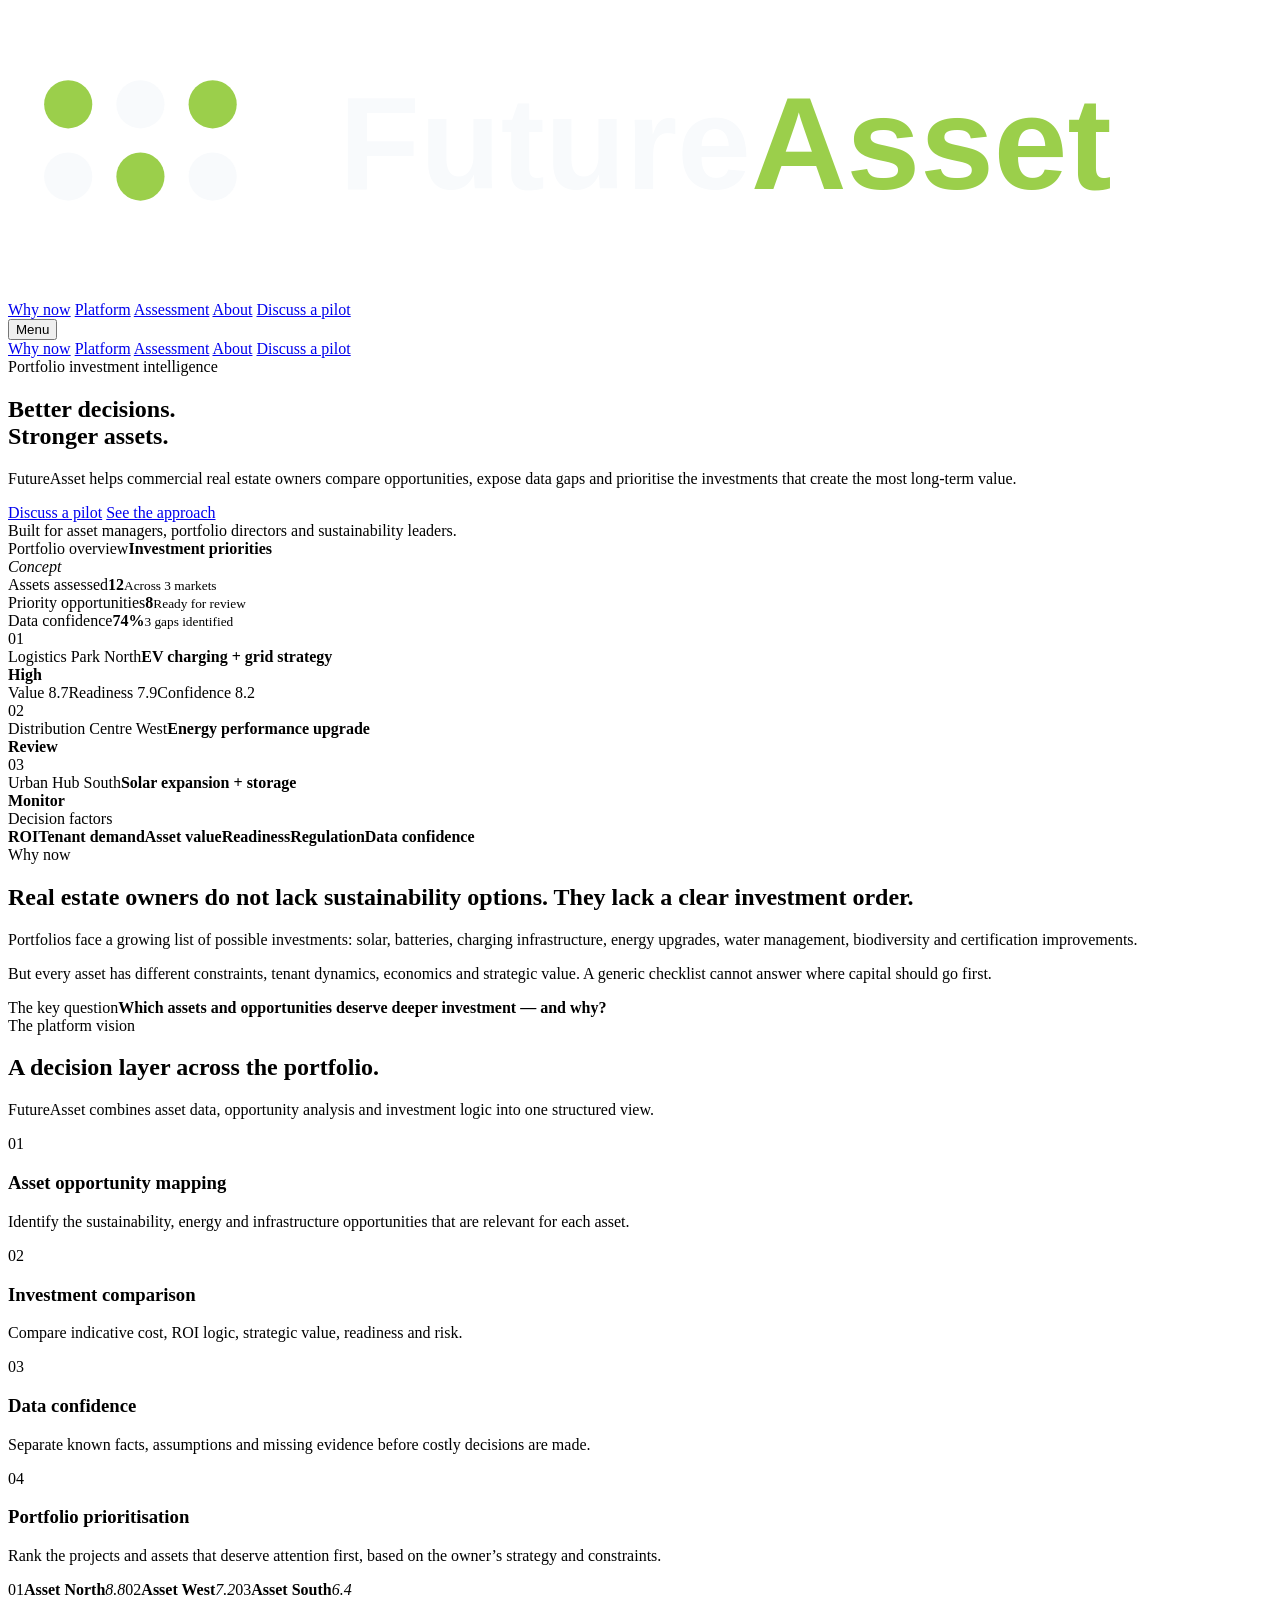
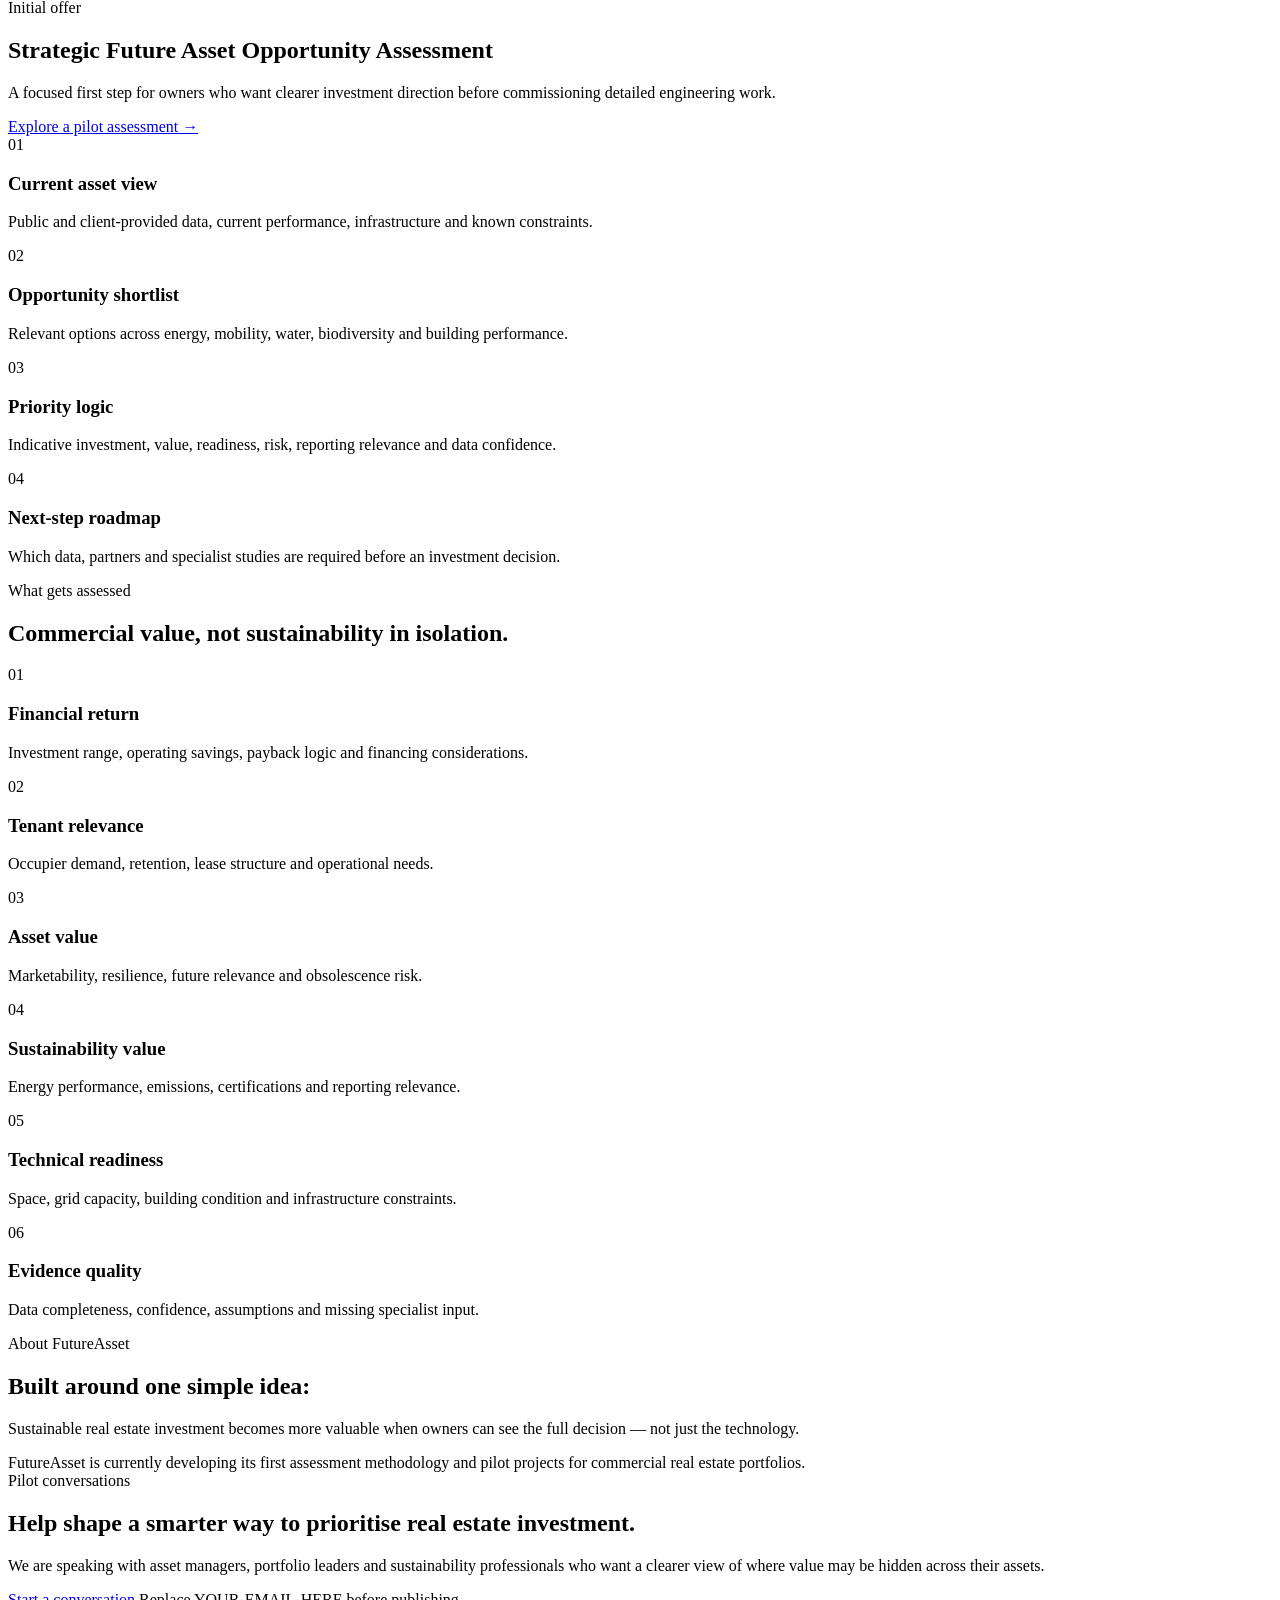
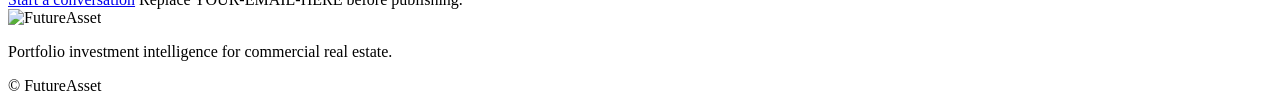
==== index.html @ 782d64d2 "Update index.html" ====
<!doctype html>
<html lang="en">
<head>
  <meta charset="utf-8">
  <meta name="viewport" content="width=device-width,initial-scale=1">
  <meta name="description" content="FutureAsset helps commercial real estate owners prioritise sustainability and infrastructure investments across their portfolios.">
  <title>FutureAsset — Better decisions. Stronger assets.</title>
  <link rel="icon" href="favicon.svg" type="image/svg+xml">
  <link rel="preconnect" href="https://fonts.googleapis.com">
  <link rel="preconnect" href="https://fonts.gstatic.com" crossorigin>
  <link href="https://fonts.googleapis.com/css2?family=DM+Sans:wght@400;500;600;700&family=Manrope:wght@600;700;800&display=swap" rel="stylesheet">
  <link rel="stylesheet" href="styles.css">
</head>
<body>
<header class="site-header">
  <div class="container nav">
    <a href="#top" class="brand"><img src="/logo-dark.svg" alt="FutureAsset"></a>
    <nav class="desktop-nav">
      <a href="#why">Why now</a>
      <a href="#platform">Platform</a>
      <a href="#assessment">Assessment</a>
      <a href="#about">About</a>
      <a class="nav-cta" href="#contact">Discuss a pilot</a>
    </nav>
    <button class="menu-toggle" aria-expanded="false" aria-label="Open menu">Menu</button>
  </div>
  <nav class="mobile-nav">
    <a href="#why">Why now</a>
    <a href="#platform">Platform</a>
    <a href="#assessment">Assessment</a>
    <a href="#about">About</a>
    <a href="#contact">Discuss a pilot</a>
  </nav>
</header>

<main id="top">
<section class="hero">
  <div class="hero-grid"></div>
  <div class="container hero-layout">
    <div class="hero-copy">
      <div class="eyebrow">Portfolio investment intelligence</div>
      <h1>Better decisions.<br><span>Stronger assets.</span></h1>
      <p>FutureAsset helps commercial real estate owners compare opportunities, expose data gaps and prioritise the investments that create the most long-term value.</p>
      <div class="actions">
        <a class="button primary" href="#contact">Discuss a pilot</a>
        <a class="button secondary" href="#platform">See the approach</a>
      </div>
      <div class="audience">Built for asset managers, portfolio directors and sustainability leaders.</div>
    </div>

    <div class="dashboard-shell" aria-label="Concept dashboard">
      <div class="dash-top">
        <div><span>Portfolio overview</span><strong>Investment priorities</strong></div>
        <em>Concept</em>
      </div>
      <div class="dash-kpis">
        <article><span>Assets assessed</span><strong>12</strong><small>Across 3 markets</small></article>
        <article><span>Priority opportunities</span><strong>8</strong><small>Ready for review</small></article>
        <article><span>Data confidence</span><strong>74%</strong><small>3 gaps identified</small></article>
      </div>
      <div class="priority-list">
        <article><div class="rank">01</div><div class="item-main"><div class="item-head"><div><span>Logistics Park North</span><strong>EV charging + grid strategy</strong></div><b>High</b></div><div class="bar"><span style="width:88%"></span></div><div class="meta"><span>Value 8.7</span><span>Readiness 7.9</span><span>Confidence 8.2</span></div></div></article>
        <article><div class="rank">02</div><div class="item-main"><div class="item-head"><div><span>Distribution Centre West</span><strong>Energy performance upgrade</strong></div><b class="review">Review</b></div><div class="bar"><span style="width:69%"></span></div></div></article>
        <article><div class="rank">03</div><div class="item-main"><div class="item-head"><div><span>Urban Hub South</span><strong>Solar expansion + storage</strong></div><b class="monitor">Monitor</b></div><div class="bar"><span style="width:54%"></span></div></div></article>
      </div>
    </div>
  </div>
</section>

<section class="signal-strip">
  <div class="container signal-inner">
    <span>Decision factors</span>
    <div><strong>ROI</strong><strong>Tenant demand</strong><strong>Asset value</strong><strong>Readiness</strong><strong>Regulation</strong><strong>Data confidence</strong></div>
  </div>
</section>

<section class="section" id="why">
  <div class="container split">
    <div class="section-label">Why now</div>
    <div>
      <h2>Real estate owners do not lack sustainability options. They lack a clear investment order.</h2>
      <div class="copy-grid">
        <p>Portfolios face a growing list of possible investments: solar, batteries, charging infrastructure, energy upgrades, water management, biodiversity and certification improvements.</p>
        <p>But every asset has different constraints, tenant dynamics, economics and strategic value. A generic checklist cannot answer where capital should go first.</p>
      </div>
      <div class="statement"><span>The key question</span><strong>Which assets and opportunities deserve deeper investment — and why?</strong></div>
    </div>
  </div>
</section>

<section class="section dark-section" id="platform">
  <div class="container">
    <div class="section-heading">
      <div class="section-label light-label">The platform vision</div>
      <h2>A decision layer across the portfolio.</h2>
      <p>FutureAsset combines asset data, opportunity analysis and investment logic into one structured view.</p>
    </div>
    <div class="feature-grid">
      <article class="feature large"><span>01</span><h3>Asset opportunity mapping</h3><p>Identify the sustainability, energy and infrastructure opportunities that are relevant for each asset.</p><div class="map-visual"><i class="b1"></i><i class="b2"></i><i class="b3"></i><i class="pulse p1"></i><i class="pulse p2"></i></div></article>
      <article class="feature"><span>02</span><h3>Investment comparison</h3><p>Compare indicative cost, ROI logic, strategic value, readiness and risk.</p><div class="bars"><i style="height:42%"></i><i style="height:78%"></i><i style="height:58%"></i><i style="height:90%"></i><i style="height:66%"></i></div></article>
      <article class="feature"><span>03</span><h3>Data confidence</h3><p>Separate known facts, assumptions and missing evidence before costly decisions are made.</p><div class="confidence"><i></i><i></i><i></i><i></i><i class="warn"></i><i class="empty"></i></div></article>
      <article class="feature wide"><span>04</span><div><h3>Portfolio prioritisation</h3><p>Rank the projects and assets that deserve attention first, based on the owner’s strategy and constraints.</p></div><div class="ranking"><span>01</span><b>Asset North</b><em>8.8</em><span>02</span><b>Asset West</b><em>7.2</em><span>03</span><b>Asset South</b><em>6.4</em></div></article>
    </div>
  </div>
</section>

<section class="section assessment" id="assessment">
  <div class="container assessment-layout">
    <div>
      <div class="section-label">Initial offer</div>
      <h2>Strategic Future Asset Opportunity Assessment</h2>
      <p class="lead">A focused first step for owners who want clearer investment direction before commissioning detailed engineering work.</p>
      <a class="text-link" href="#contact">Explore a pilot assessment →</a>
    </div>
    <div class="assessment-list">
      <article><span>01</span><div><h3>Current asset view</h3><p>Public and client-provided data, current performance, infrastructure and known constraints.</p></div></article>
      <article><span>02</span><div><h3>Opportunity shortlist</h3><p>Relevant options across energy, mobility, water, biodiversity and building performance.</p></div></article>
      <article><span>03</span><div><h3>Priority logic</h3><p>Indicative investment, value, readiness, risk, reporting relevance and data confidence.</p></div></article>
      <article><span>04</span><div><h3>Next-step roadmap</h3><p>Which data, partners and specialist studies are required before an investment decision.</p></div></article>
    </div>
  </div>
</section>

<section class="section factors">
  <div class="container">
    <div class="section-heading dark-heading">
      <div class="section-label">What gets assessed</div>
      <h2>Commercial value, not sustainability in isolation.</h2>
    </div>
    <div class="factor-grid">
      <article><span>01</span><h3>Financial return</h3><p>Investment range, operating savings, payback logic and financing considerations.</p></article>
      <article><span>02</span><h3>Tenant relevance</h3><p>Occupier demand, retention, lease structure and operational needs.</p></article>
      <article><span>03</span><h3>Asset value</h3><p>Marketability, resilience, future relevance and obsolescence risk.</p></article>
      <article><span>04</span><h3>Sustainability value</h3><p>Energy performance, emissions, certifications and reporting relevance.</p></article>
      <article><span>05</span><h3>Technical readiness</h3><p>Space, grid capacity, building condition and infrastructure constraints.</p></article>
      <article><span>06</span><h3>Evidence quality</h3><p>Data completeness, confidence, assumptions and missing specialist input.</p></article>
    </div>
  </div>
</section>

<section class="section about" id="about">
  <div class="container about-card">
    <div class="section-label light-label">About FutureAsset</div>
    <h2>Built around one simple idea:</h2>
    <p>Sustainable real estate investment becomes more valuable when owners can see the full decision — not just the technology.</p>
    <div class="about-note">FutureAsset is currently developing its first assessment methodology and pilot projects for commercial real estate portfolios.</div>
  </div>
</section>

<section class="section contact" id="contact">
  <div class="container contact-card">
    <div>
      <div class="section-label light-label">Pilot conversations</div>
      <h2>Help shape a smarter way to prioritise real estate investment.</h2>
      <p>We are speaking with asset managers, portfolio leaders and sustainability professionals who want a clearer view of where value may be hidden across their assets.</p>
    </div>
    <div class="contact-actions">
      <a class="button light-button" href="mailto:rachel.innovations@gmail.com">Start a conversation</a>
      <span>Replace YOUR-EMAIL-HERE before publishing.</span>
    </div>
  </div>
</section>
</main>

<footer>
  <div class="container footer">
    <img src="assets/logo-dark.svg" alt="FutureAsset">
    <p>Portfolio investment intelligence for commercial real estate.</p>
    <p>© <span id="year"></span> FutureAsset</p>
  </div>
</footer>
<script src="script.js"></script>
</body>
</html>
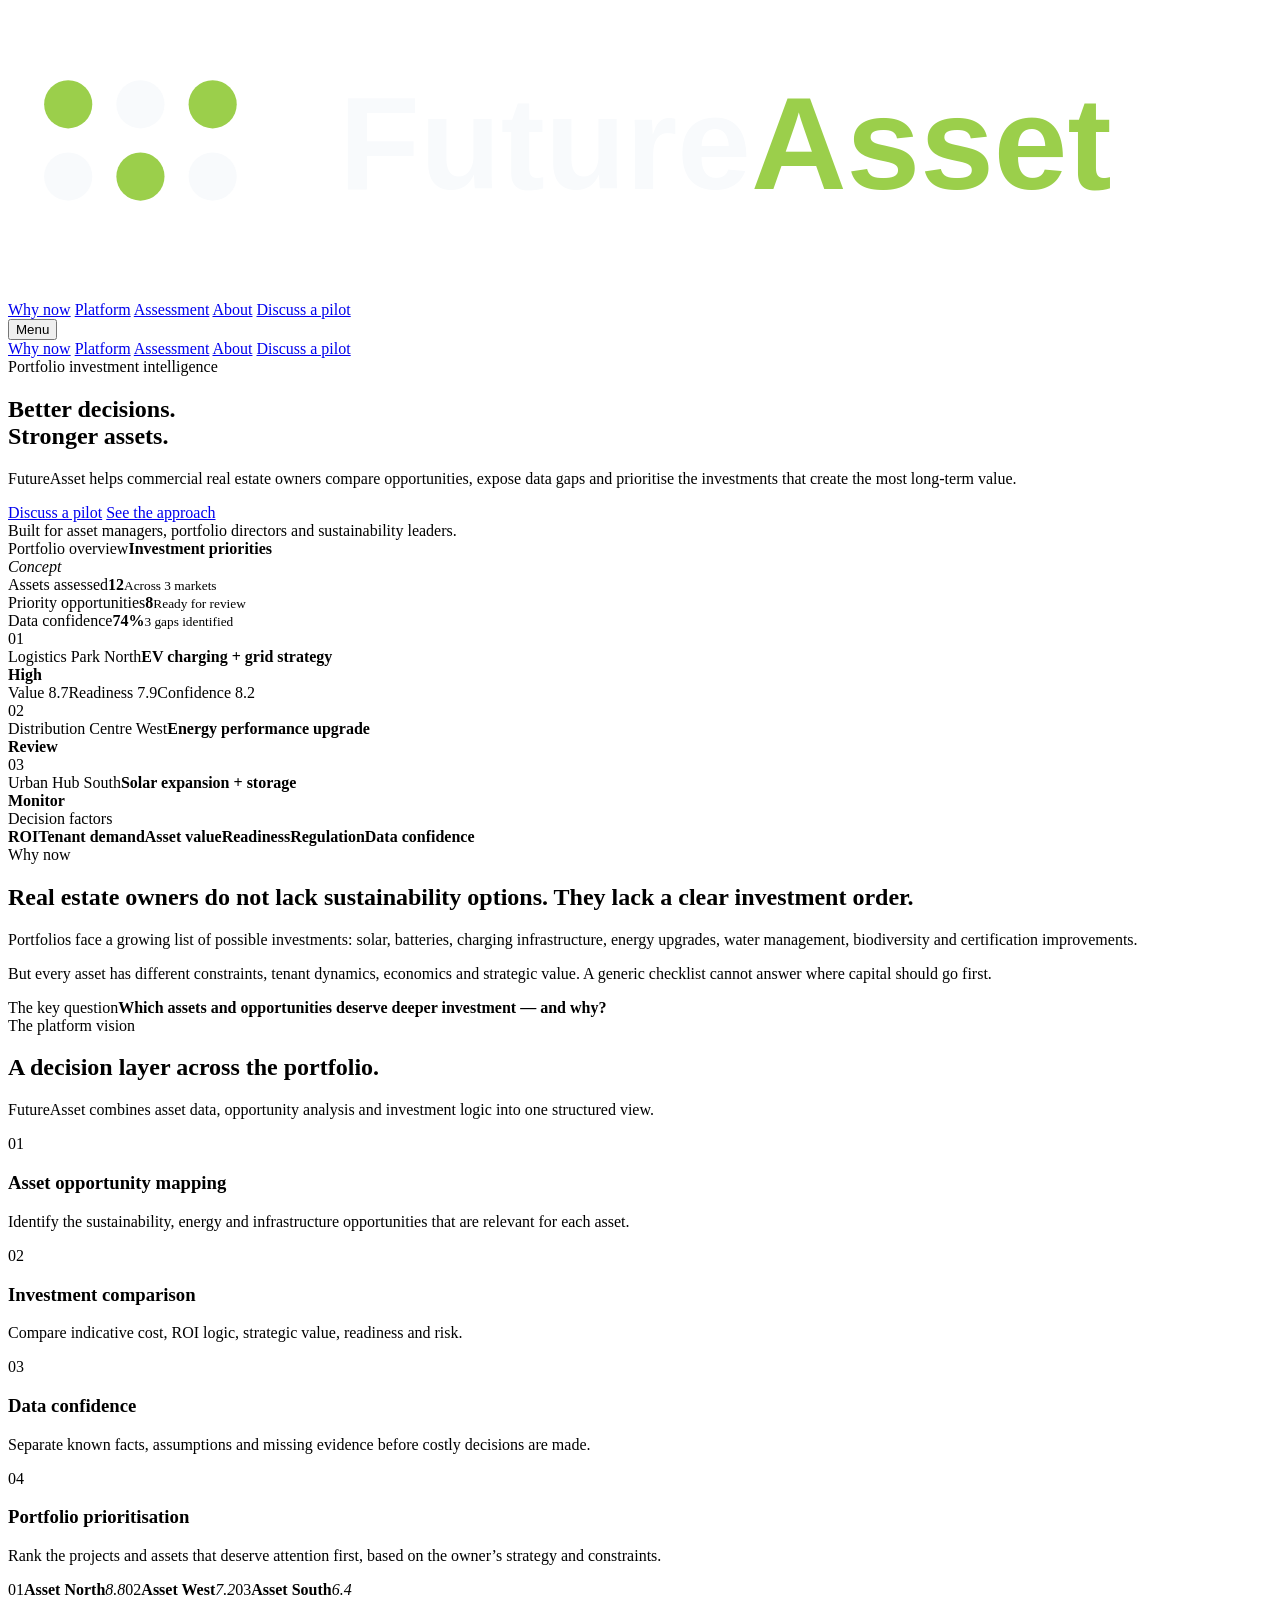
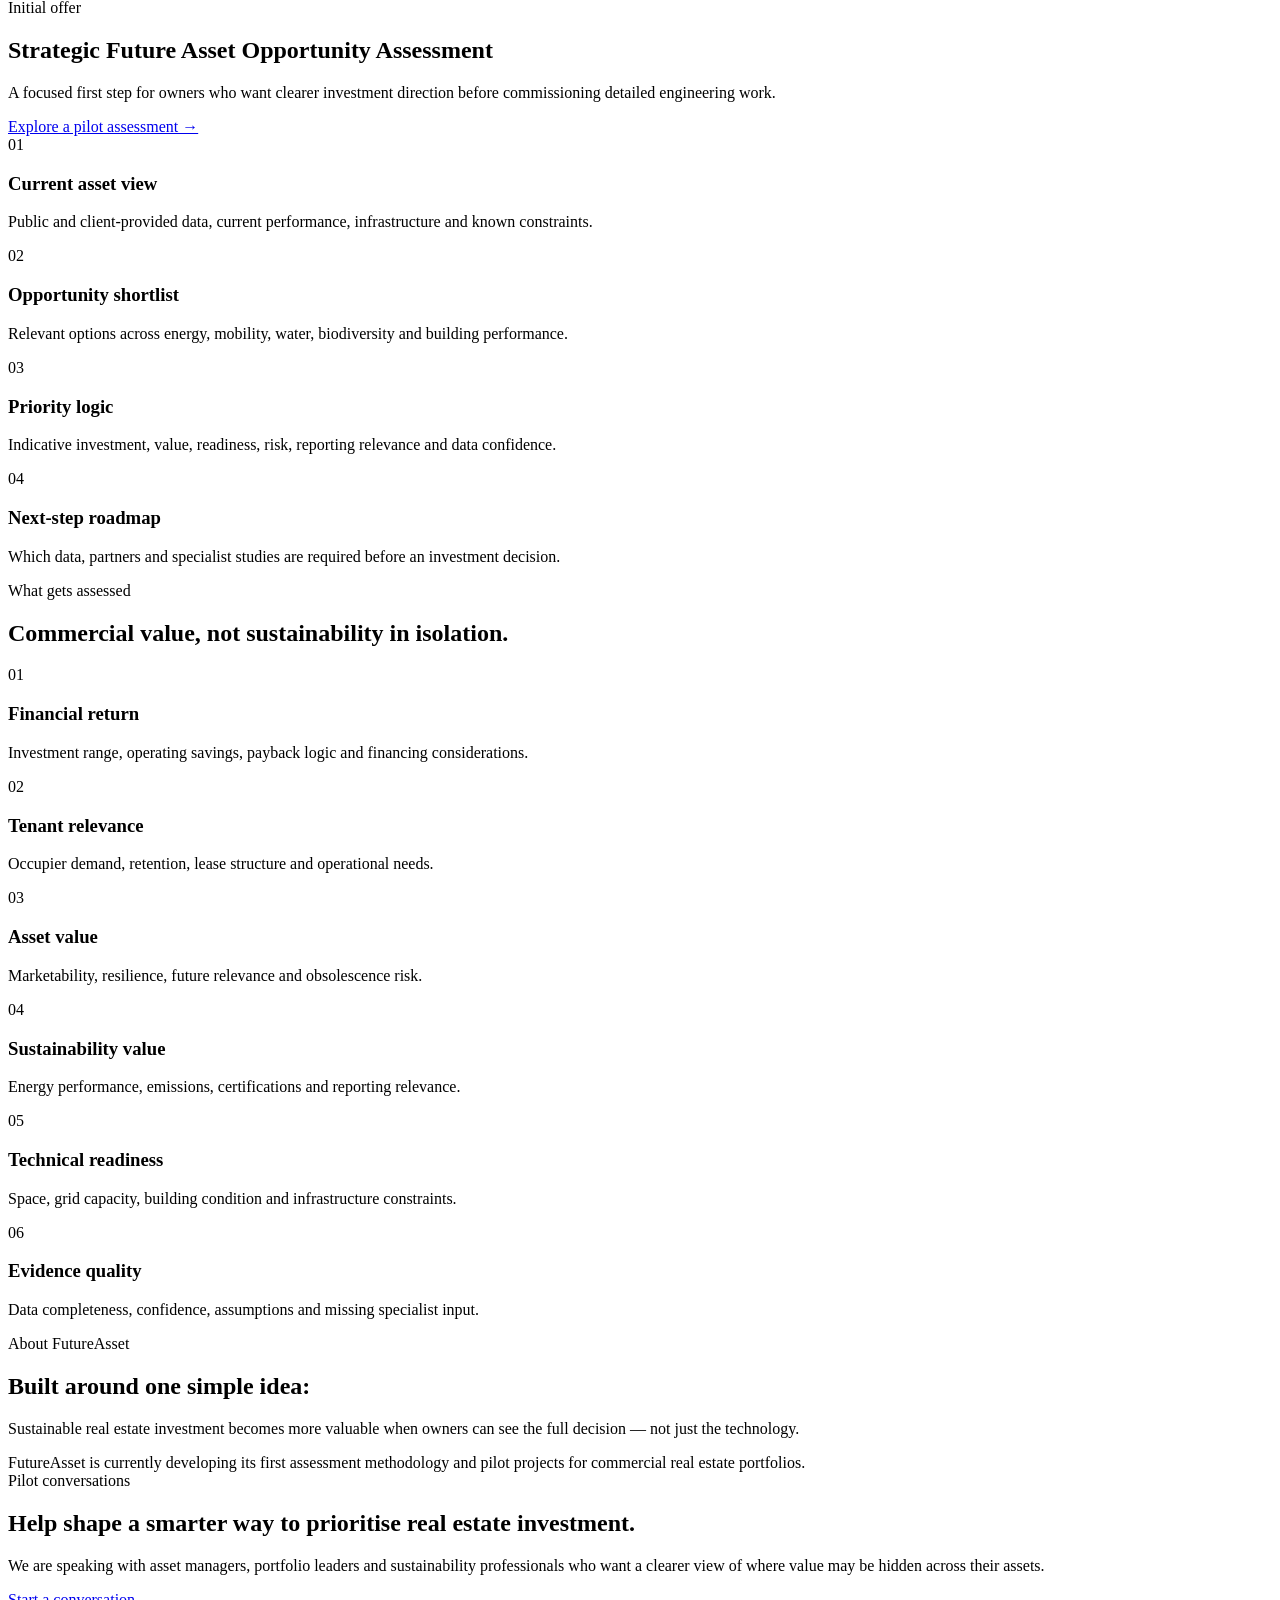
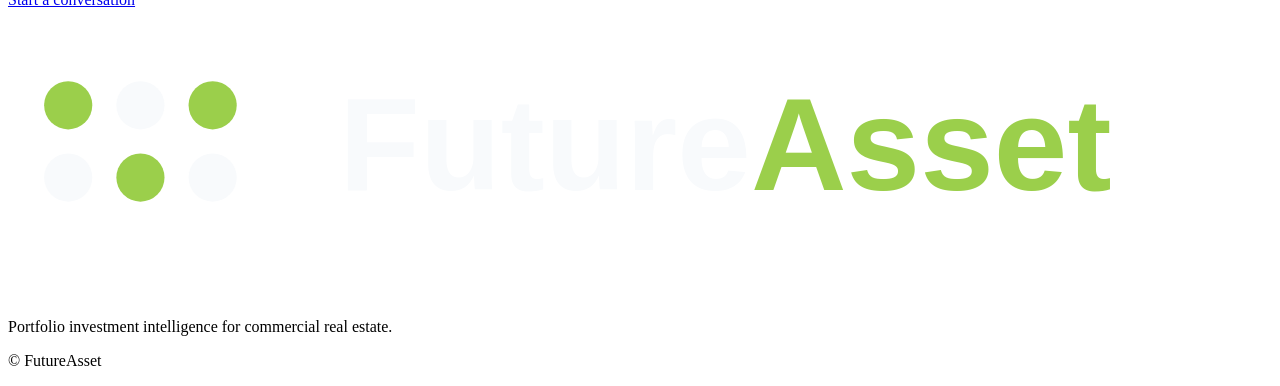
==== commit 4f0d6da2: "Update index.html" ====
--- a/index.html
+++ b/index.html
@@ -155,8 +155,7 @@
       <p>We are speaking with asset managers, portfolio leaders and sustainability professionals who want a clearer view of where value may be hidden across their assets.</p>
     </div>
     <div class="contact-actions">
-      <a class="button light-button" href="mailto:rachel.innovations@gmail.com">Start a conversation</a>
-      <span>Replace YOUR-EMAIL-HERE before publishing.</span>
+      <a class="button light-button" href="mailto:rachel.hintzen@futureasset.com">Start a conversation</a>
     </div>
   </div>
 </section>
@@ -164,7 +163,7 @@
 
 <footer>
   <div class="container footer">
-    <img src="assets/logo-dark.svg" alt="FutureAsset">
+    <img src="logo-dark.svg" alt="FutureAsset">
     <p>Portfolio investment intelligence for commercial real estate.</p>
     <p>© <span id="year"></span> FutureAsset</p>
   </div>
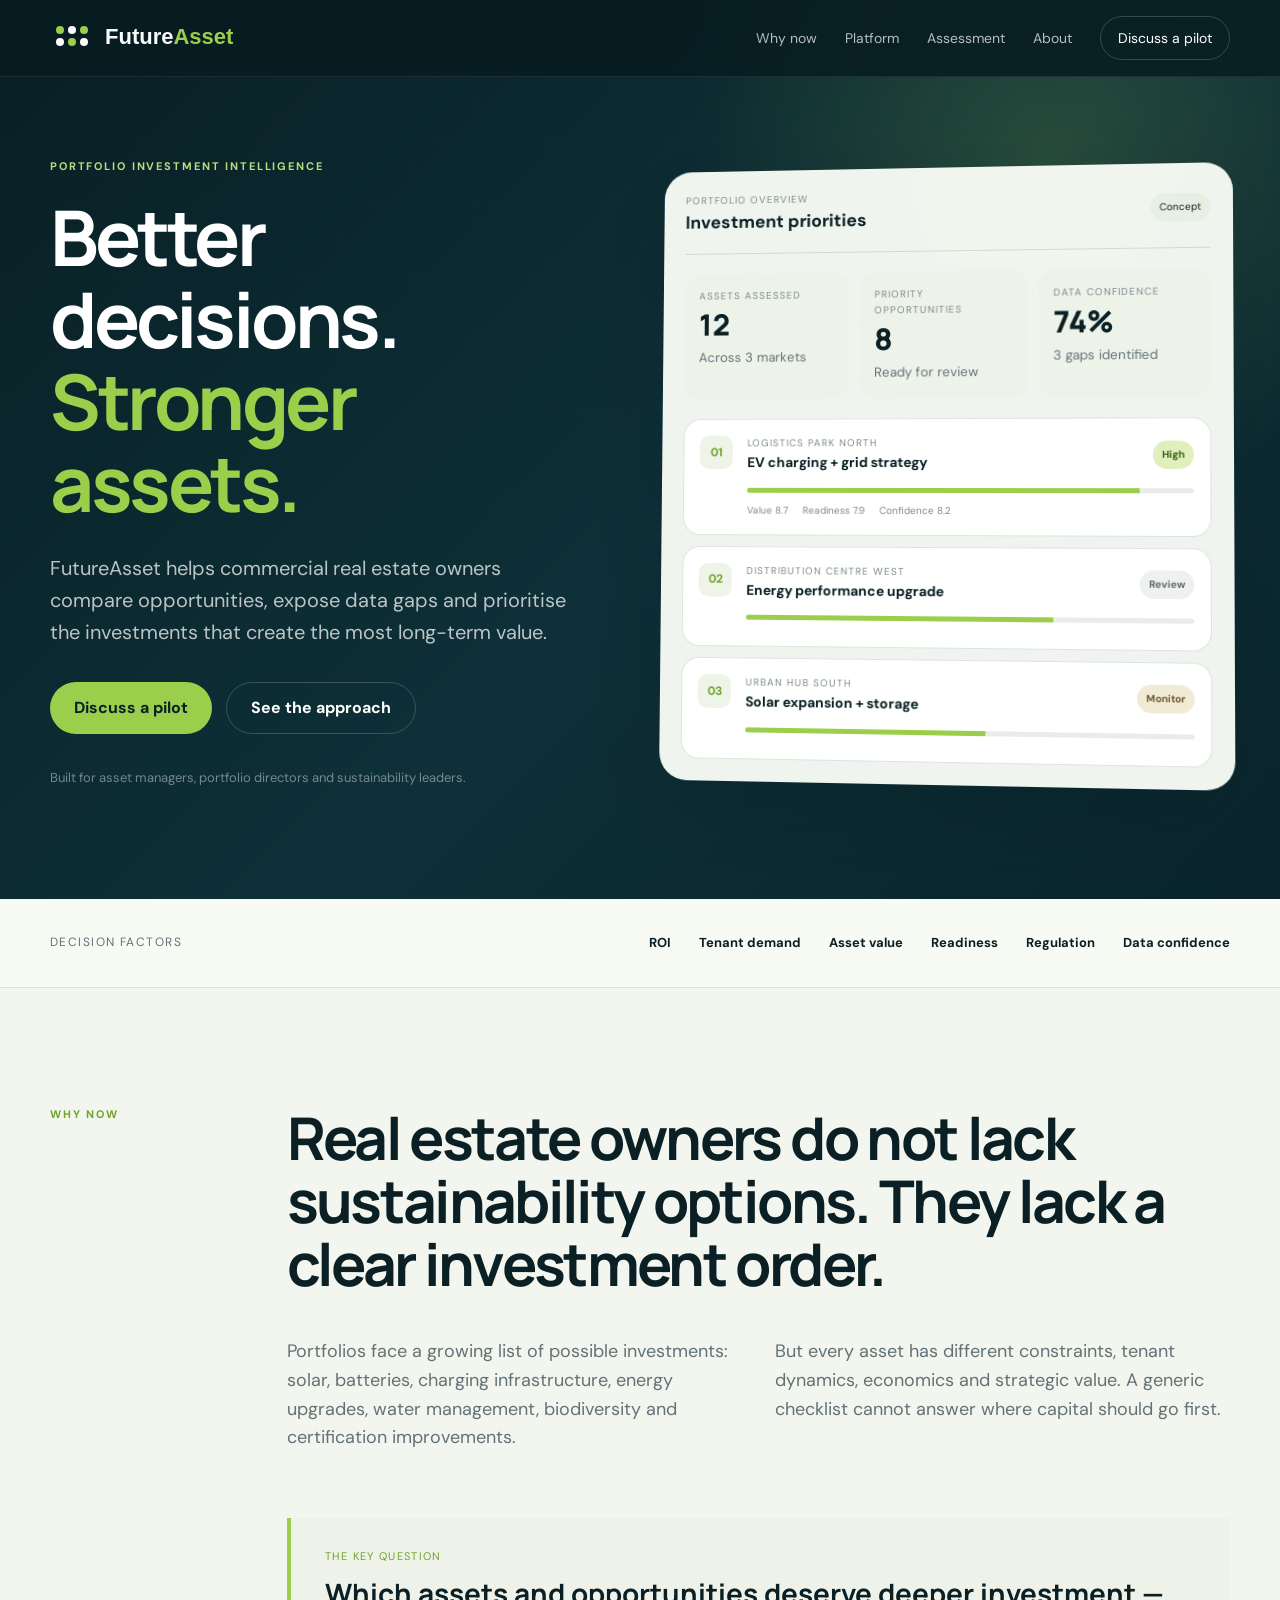
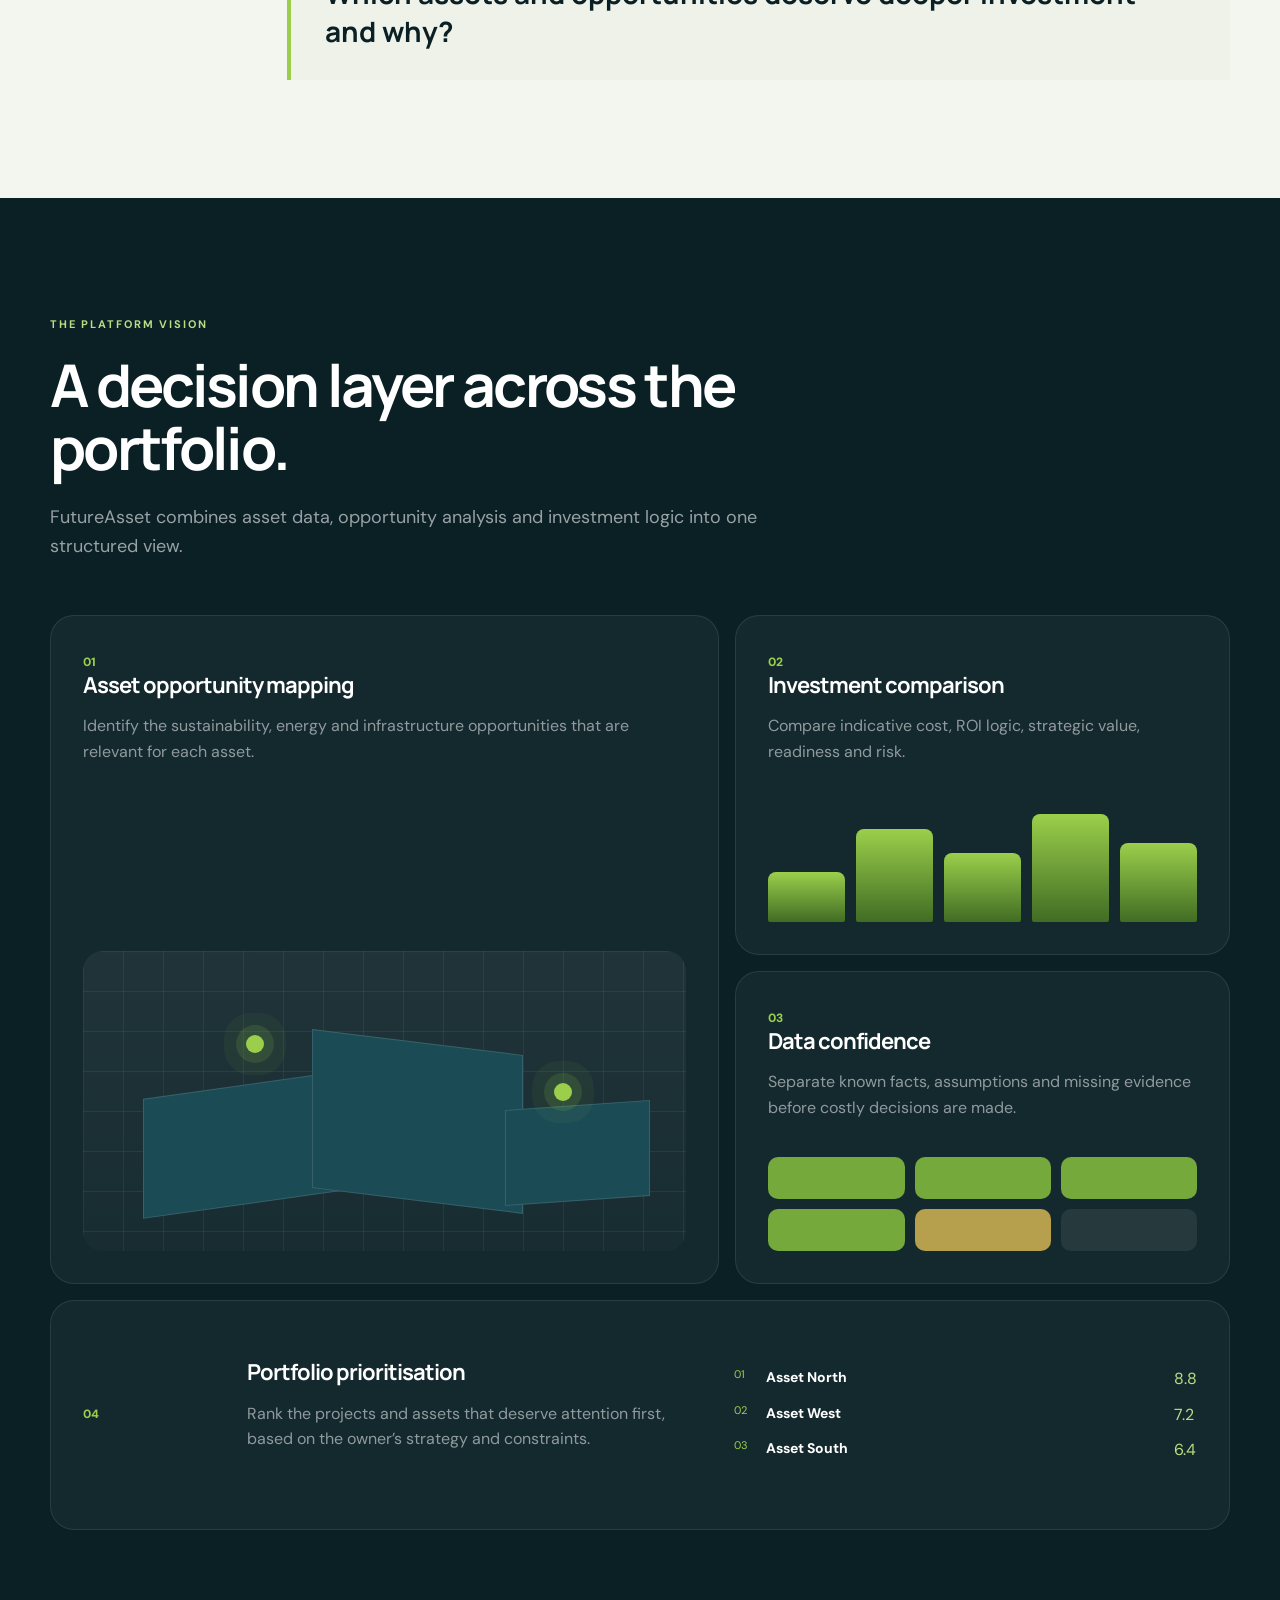
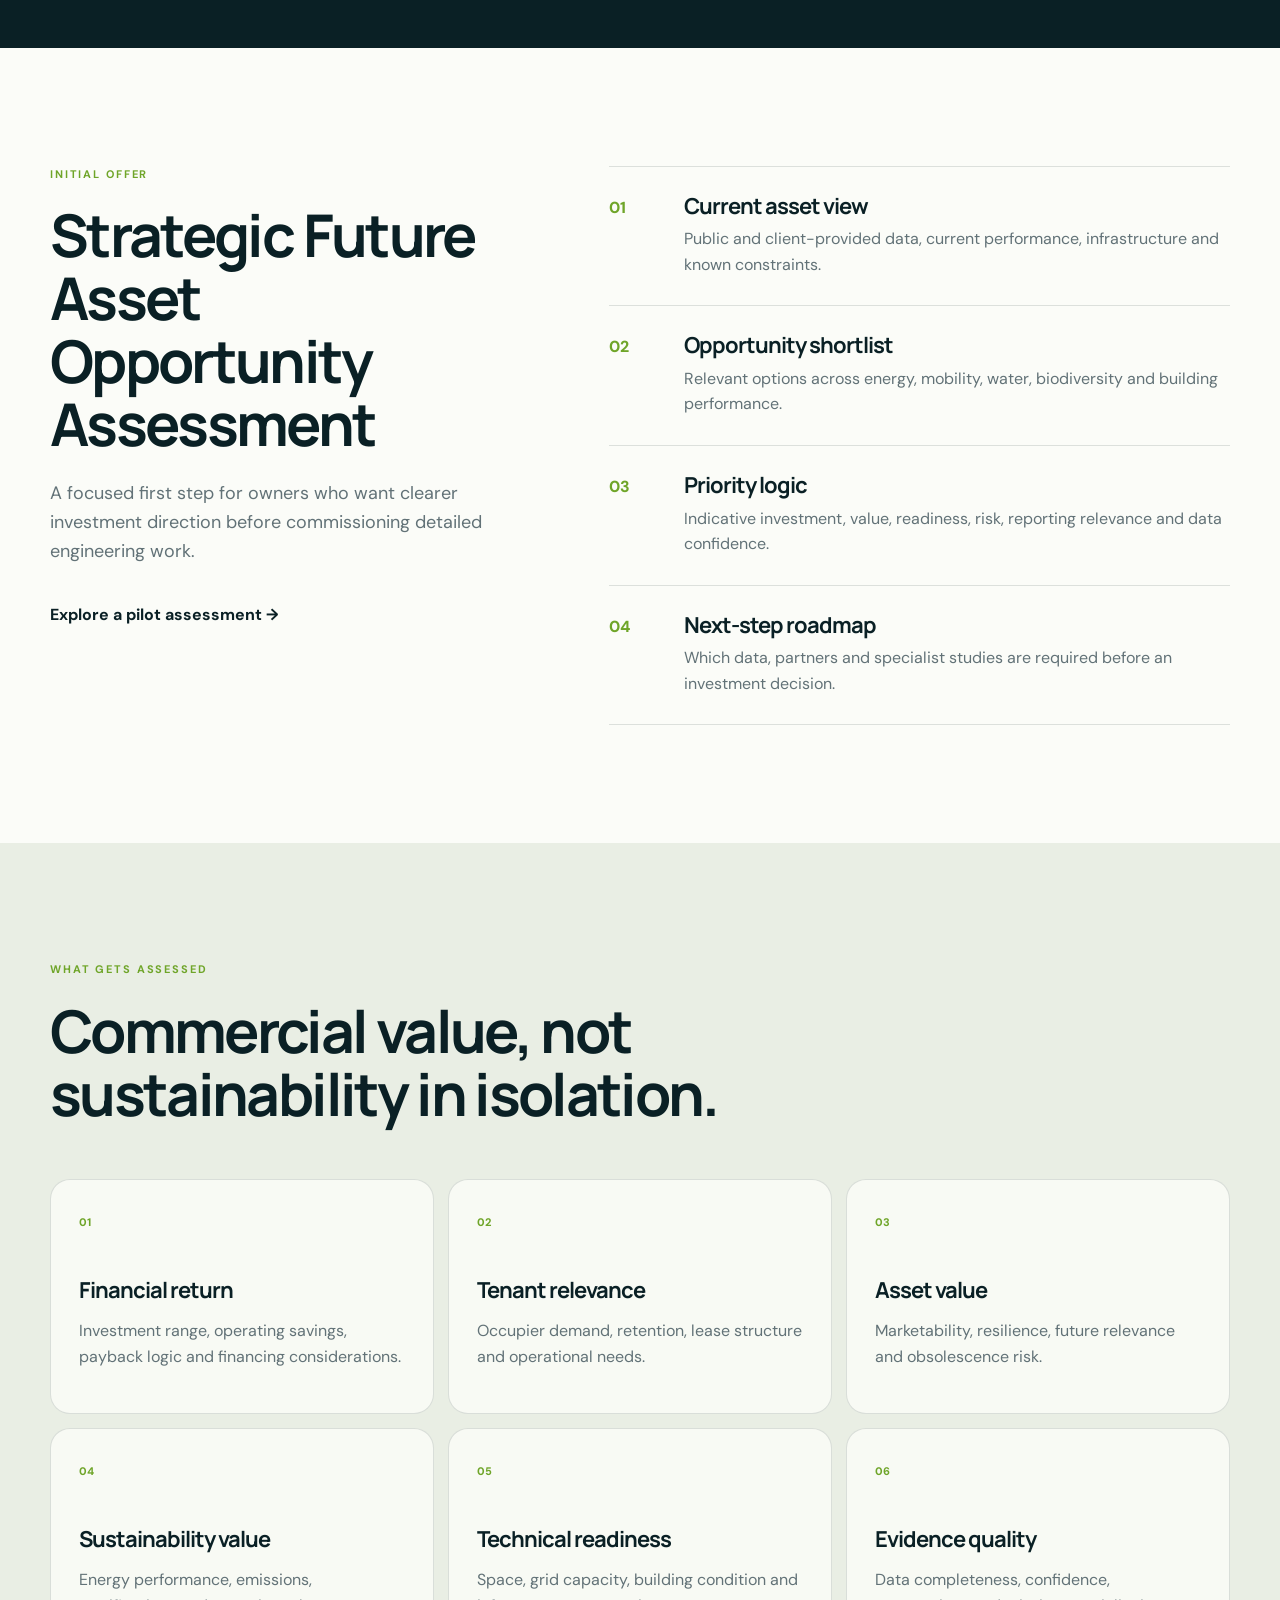
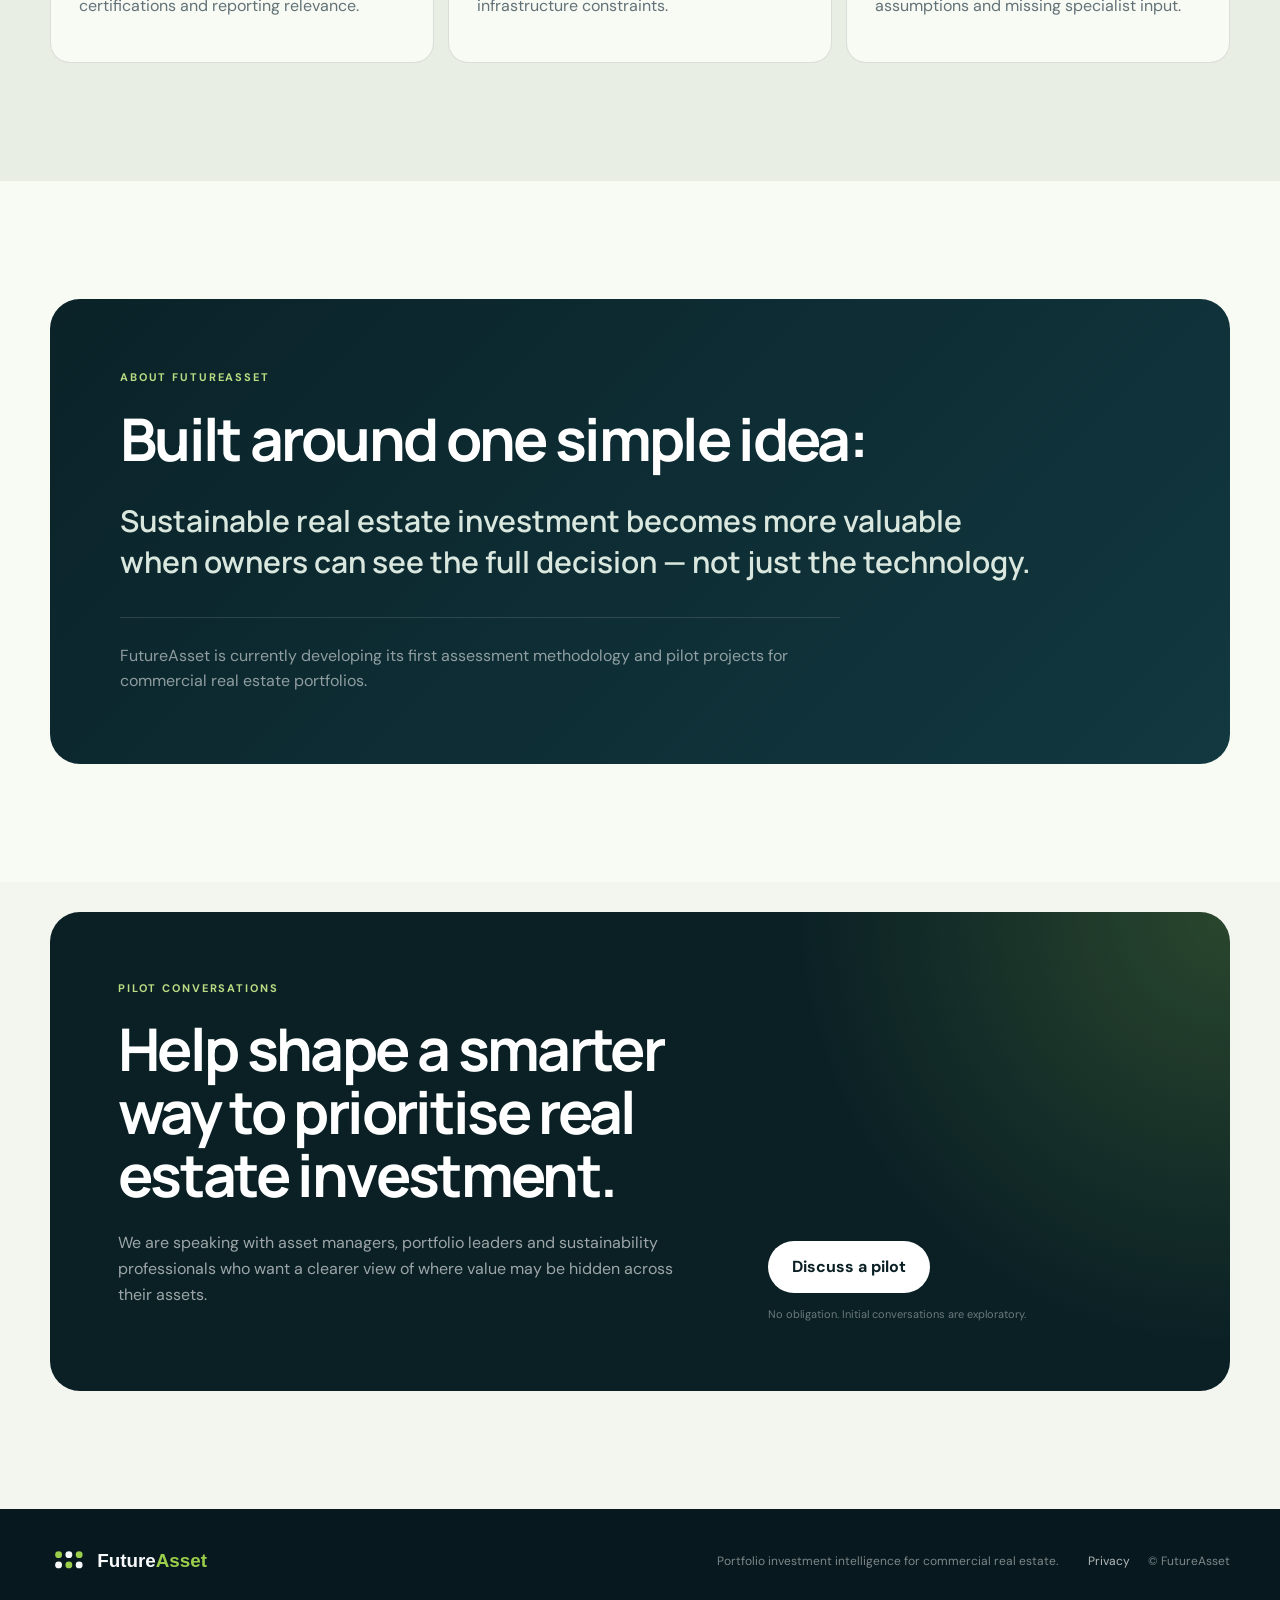
==== commit 3c85a9f5: "Update index.html" ====
--- a/index.html
+++ b/index.html
@@ -151,21 +151,195 @@
   <div class="container contact-card">
     <div>
       <div class="section-label light-label">Pilot conversations</div>
+
       <h2>Help shape a smarter way to prioritise real estate investment.</h2>
-      <p>We are speaking with asset managers, portfolio leaders and sustainability professionals who want a clearer view of where value may be hidden across their assets.</p>
-    </div>
+
+      <p>
+        We are speaking with asset managers, portfolio leaders and
+        sustainability professionals who want a clearer view of where value
+        may be hidden across their assets.
+      </p>
+    </div>
+
     <div class="contact-actions">
-      <a class="button light-button" href="mailto:rachel.hintzen@futureasset.com">Start a conversation</a>
-    </div>
-  </div>
-</section>
+      <button
+        class="button light-button js-open-pilot"
+        type="button"
+      >
+        Discuss a pilot
+      </button>
+
+      <span>No obligation. Initial conversations are exploratory.</span>
+    </div>
+  </div>
+</section>
+  <dialog class="pilot-dialog" id="pilot-dialog">
+  <div class="pilot-modal">
+    <button
+      class="modal-close"
+      type="button"
+      aria-label="Close contact form"
+    >
+      ×
+    </button>
+
+    <div class="modal-intro">
+      <div class="section-label">Pilot conversation</div>
+
+      <h2>Tell us about your portfolio or asset.</h2>
+
+      <p>
+        Share a few details below. FutureAsset will respond directly to
+        discuss whether a pilot assessment could be useful.
+      </p>
+    </div>
+
+    <form
+      class="pilot-form"
+      action="https://formsubmit.co/rachel.hintzen@futureasset.nl"
+      method="POST"
+    >
+      <input
+        type="hidden"
+        name="_subject"
+        value="New FutureAsset pilot enquiry"
+      >
+
+      <input
+        type="hidden"
+        name="_template"
+        value="table"
+      >
+
+      <input
+        type="hidden"
+        name="_captcha"
+        value="false"
+      >
+
+      <input
+        type="text"
+        name="_honey"
+        class="form-honeypot"
+        tabindex="-1"
+        autocomplete="off"
+      >
+
+      <div class="form-grid">
+        <div class="form-field">
+          <label for="pilot-name">Name *</label>
+
+          <input
+            id="pilot-name"
+            name="Name"
+            type="text"
+            autocomplete="name"
+            required
+          >
+        </div>
+
+        <div class="form-field">
+          <label for="pilot-company">Company *</label>
+
+          <input
+            id="pilot-company"
+            name="Company"
+            type="text"
+            autocomplete="organization"
+            required
+          >
+        </div>
+
+        <div class="form-field">
+          <label for="pilot-title">Job title</label>
+
+          <input
+            id="pilot-title"
+            name="Job title"
+            type="text"
+            autocomplete="organization-title"
+          >
+        </div>
+
+        <div class="form-field">
+          <label for="pilot-email">Business email *</label>
+
+          <input
+            id="pilot-email"
+            name="Email"
+            type="email"
+            autocomplete="email"
+            required
+          >
+        </div>
+      </div>
+
+      <div class="form-field">
+        <label for="pilot-portfolio">Portfolio or asset type</label>
+
+        <select id="pilot-portfolio" name="Portfolio or asset type">
+          <option value="">Select an option</option>
+          <option>Logistics and industrial</option>
+          <option>Office</option>
+          <option>Retail</option>
+          <option>Residential</option>
+          <option>Mixed portfolio</option>
+          <option>Other</option>
+        </select>
+      </div>
+
+      <div class="form-field">
+        <label for="pilot-message">
+          What would you like to assess? *
+        </label>
+
+        <textarea
+          id="pilot-message"
+          name="Message"
+          rows="5"
+          placeholder="For example: investment prioritisation, solar, batteries, charging infrastructure, energy performance or portfolio-wide opportunities."
+          required
+        ></textarea>
+      </div>
+
+      <label class="privacy-check">
+        <input
+          type="checkbox"
+          name="Privacy consent"
+          value="Accepted"
+          required
+        >
+
+        <span>
+          I agree that FutureAsset may use this information to respond to my
+          enquiry. *
+        </span>
+      </label>
+
+      <button class="button primary form-submit" type="submit">
+        Submit pilot enquiry
+      </button>
+
+      <p class="form-note">
+        Your information will only be used to respond to this enquiry.
+      </p>
+    </form>
+  </div>
+</dialog>
 </main>
 
 <footer>
   <div class="container footer">
     <img src="logo-dark.svg" alt="FutureAsset">
-    <p>Portfolio investment intelligence for commercial real estate.</p>
-    <p>© <span id="year"></span> FutureAsset</p>
+
+    <p>
+      Portfolio investment intelligence for commercial real estate.
+    </p>
+
+    <div class="footer-legal">
+      <a href="/privacy.html">Privacy</a>
+      <p>© <span id="year"></span> FutureAsset</p>
+    </div>
   </div>
 </footer>
 <script src="script.js"></script>
--- a/styles.css
+++ b/styles.css
@@ -0,0 +1,223 @@
+:root{--ink:#0A2025;--ink2:#123139;--green:#9BCF4B;--green2:#6FA529;--paper:#FBFCF8;--bg:#F3F5EF;--muted:#627277;--line:rgba(10,32,37,.13);--white:#fff}
+*{box-sizing:border-box}html{scroll-behavior:smooth}body{margin:0;font-family:"DM Sans",sans-serif;color:var(--ink);background:var(--bg);line-height:1.6}a{text-decoration:none;color:inherit}.container{width:min(1180px,calc(100% - 40px));margin:auto}
+.site-header{position:fixed;z-index:100;top:0;width:100%;background:rgba(7,28,33,.86);backdrop-filter:blur(18px);border-bottom:1px solid rgba(255,255,255,.08)}.nav{min-height:76px;display:flex;align-items:center;justify-content:space-between}.brand img{width:210px;display:block}.desktop-nav{display:flex;align-items:center;gap:28px;color:rgba(255,255,255,.7);font-size:14px}.desktop-nav a:hover{color:#fff}.nav-cta{padding:10px 17px;border:1px solid rgba(255,255,255,.18);border-radius:999px;color:#fff!important}.menu-toggle{display:none;background:none;border:0;color:#fff;font:inherit}.mobile-nav{display:none;flex-direction:column;gap:14px;padding:0 20px 20px;color:#fff}.mobile-nav.open{display:flex}
+.hero{position:relative;overflow:hidden;padding:158px 0 110px;color:#fff;background:radial-gradient(circle at 82% 18%,rgba(155,207,75,.18),transparent 28%),linear-gradient(135deg,#081F24 0%,#0E3038 55%,#09242B 100%)}.hero-grid{position:absolute;inset:0;opacity:.16;background-image:linear-gradient(rgba(255,255,255,.06) 1px,transparent 1px),linear-gradient(90deg,rgba(255,255,255,.06) 1px,transparent 1px);background-size:68px 68px;mask-image:linear-gradient(to bottom,black,transparent 82%)}.hero-layout{position:relative;display:grid;grid-template-columns:1fr 1.08fr;gap:74px;align-items:center}.eyebrow,.section-label{margin-bottom:20px;color:var(--green2);text-transform:uppercase;letter-spacing:.17em;font-size:11px;font-weight:700}.eyebrow,.light-label{color:#BADD83}h1,h2,h3{font-family:"Manrope",sans-serif;line-height:1.07;letter-spacing:-.045em;margin-top:0}h1{font-size:clamp(52px,6vw,80px);margin-bottom:28px}h1 span{color:var(--green)}h2{font-size:clamp(40px,4.6vw,60px);margin-bottom:24px}h3{font-size:22px;margin-bottom:12px}.hero-copy p{max-width:650px;color:rgba(255,255,255,.72);font-size:20px;margin-bottom:34px}.actions{display:flex;gap:14px;flex-wrap:wrap}.button{display:inline-flex;align-items:center;justify-content:center;min-height:52px;padding:0 24px;border-radius:999px;font-weight:700;transition:.2s}.button:hover{transform:translateY(-2px)}.primary{background:var(--green);color:var(--ink)}.secondary{border:1px solid rgba(255,255,255,.18);color:#fff}.audience{margin-top:34px;color:rgba(255,255,255,.43);font-size:13px}
+.dashboard-shell{position:relative;padding:22px;border-radius:28px;background:rgba(247,250,244,.97);color:var(--ink);box-shadow:0 28px 90px rgba(5,25,30,.22);transform:perspective(1400px) rotateY(-5deg) rotateX(2deg)}.dash-top,.item-head,.priority-list article{display:flex;justify-content:space-between;align-items:center}.dash-top{padding-bottom:17px;border-bottom:1px solid var(--line)}.dash-top span,.dash-kpis span,.item-head span{display:block;color:#7a888c;text-transform:uppercase;letter-spacing:.1em;font-size:10px}.dash-top strong{display:block;font-size:18px}.dash-top em{font-style:normal;font-size:10px;padding:6px 9px;border-radius:999px;background:#e7eee2}.dash-kpis{display:grid;grid-template-columns:repeat(3,1fr);gap:10px;margin:20px 0}.dash-kpis article{padding:15px;border-radius:16px;background:#EEF3EA}.dash-kpis strong{display:block;font:800 30px "Manrope",sans-serif}.dash-kpis small{color:var(--muted)}.priority-list{display:grid;gap:11px}.priority-list article{align-items:flex-start;gap:15px;padding:16px;border:1px solid var(--line);border-radius:18px;background:#fff}.rank{display:grid;place-items:center;width:34px;height:34px;border-radius:10px;background:#eef4e8;color:var(--green2);font-weight:800;font-size:12px}.item-main{flex:1}.item-head strong{display:block;font-size:14px}.item-head b{font-size:10px;padding:6px 9px;border-radius:999px;background:#DFF0BD;color:#36580F}.item-head b.review{background:#EEF1ED;color:#59686D}.item-head b.monitor{background:#F1EBD6;color:#6A5A25}.bar{height:5px;margin:14px 0 10px;border-radius:999px;background:#E9EDE7;overflow:hidden}.bar span{display:block;height:100%;background:var(--green)}.meta{display:flex;gap:15px;color:#7B898D;font-size:10px}
+.signal-strip{background:#F8FAF4;border-bottom:1px solid var(--line)}.signal-inner{min-height:88px;display:flex;align-items:center;justify-content:space-between;gap:30px}.signal-inner>span{color:var(--muted);font-size:12px;text-transform:uppercase;letter-spacing:.12em}.signal-inner div{display:flex;gap:28px;flex-wrap:wrap}.signal-inner strong{font-size:13px}
+.section{padding:118px 0}.split{display:grid;grid-template-columns:.3fr 1.7fr;gap:70px}.copy-grid{display:grid;grid-template-columns:1fr 1fr;gap:34px;color:var(--muted);font-size:18px}.statement{margin-top:48px;padding:30px 34px;border-left:4px solid var(--green);background:#EEF2E9}.statement span{display:block;color:var(--green2);font-size:11px;text-transform:uppercase;letter-spacing:.12em;margin-bottom:8px}.statement strong{font:700 28px "Manrope",sans-serif}
+.dark-section{color:#fff;background:var(--ink)}.section-heading{max-width:760px;margin-bottom:54px}.section-heading p{color:rgba(255,255,255,.58);font-size:18px}.feature-grid{display:grid;grid-template-columns:1.15fr .85fr;gap:16px}.feature{position:relative;overflow:hidden;min-height:310px;padding:32px;border-radius:24px;border:1px solid rgba(255,255,255,.09);background:rgba(255,255,255,.045)}.feature.large{grid-row:span 2;min-height:640px}.feature.wide{grid-column:1/-1;display:grid;grid-template-columns:.3fr 1fr 1fr;gap:25px;align-items:center;min-height:230px}.feature>span{color:var(--green);font-size:12px;font-weight:800}.feature p{color:rgba(255,255,255,.53)}.map-visual{position:absolute;left:32px;right:32px;bottom:32px;height:300px;border-radius:20px;background:linear-gradient(180deg,rgba(255,255,255,.05),rgba(255,255,255,.015));overflow:hidden}.map-visual:before{content:"";position:absolute;inset:0;background-image:linear-gradient(rgba(255,255,255,.06) 1px,transparent 1px),linear-gradient(90deg,rgba(255,255,255,.06) 1px,transparent 1px);background-size:40px 40px}.map-visual i{position:absolute}.b1,.b2,.b3{bottom:50px;background:#1B4B55;border:1px solid rgba(255,255,255,.12)}.b1{left:10%;width:42%;height:40%;transform:skewY(-8deg)}.b2{left:38%;width:35%;height:53%;transform:skewY(7deg)}.b3{right:6%;width:24%;height:32%;transform:skewY(-4deg)}.pulse{width:18px;height:18px;border-radius:50%;background:var(--green);box-shadow:0 0 0 10px rgba(155,207,75,.13),0 0 0 22px rgba(155,207,75,.05)}.p1{top:28%;left:27%}.p2{top:44%;right:19%}.bars{height:120px;display:flex;align-items:flex-end;gap:11px;margin-top:38px}.bars i{flex:1;border-radius:8px 8px 2px 2px;background:linear-gradient(var(--green),#416C24)}.confidence{display:grid;grid-template-columns:repeat(3,1fr);gap:10px;margin-top:36px}.confidence i{height:42px;border-radius:10px;background:#75A93C}.confidence i.warn{background:#B6A04E}.confidence i.empty{background:rgba(255,255,255,.08)}.ranking{display:grid;grid-template-columns:auto 1fr auto;gap:10px 18px}.ranking span{color:var(--green);font-size:11px}.ranking b{font-size:14px}.ranking em{font-style:normal;color:#BADD83}
+.assessment{background:var(--paper)}.assessment-layout{display:grid;grid-template-columns:.85fr 1.15fr;gap:100px}.lead{max-width:520px;color:var(--muted);font-size:18px}.text-link{display:inline-block;margin-top:18px;font-weight:700}.assessment-list{border-top:1px solid var(--line)}.assessment-list article{display:grid;grid-template-columns:50px 1fr;gap:25px;padding:28px 0;border-bottom:1px solid var(--line)}.assessment-list article>span{color:var(--green2);font-weight:800}.assessment-list h3{margin-bottom:8px}.assessment-list p{margin:0;color:var(--muted)}
+.factors{background:#E9EEE4}.dark-heading p{color:var(--muted)}.factor-grid{display:grid;grid-template-columns:repeat(3,1fr);gap:14px}.factor-grid article{min-height:235px;padding:28px;border-radius:20px;background:#F8FAF4;border:1px solid var(--line)}.factor-grid article>span{color:var(--green2);font-size:11px;font-weight:800}.factor-grid h3{margin-top:45px}.factor-grid p{color:var(--muted);margin-bottom:0}
+.about{background:#F8FAF4}.about-card{padding:70px;border-radius:30px;color:#fff;background:linear-gradient(135deg,#0A2228,#123840)}.about-card>p{max-width:920px;font:600 30px "Manrope",sans-serif;color:#D9E7DE}.about-note{margin-top:35px;max-width:720px;padding-top:25px;border-top:1px solid rgba(255,255,255,.13);color:rgba(255,255,255,.54)}
+.contact{padding-top:30px}.contact-card{display:grid;grid-template-columns:1.2fr .8fr;gap:60px;align-items:end;padding:68px;border-radius:30px;color:#fff;background:radial-gradient(circle at right top,rgba(155,207,75,.22),transparent 34%),var(--ink)}.contact-card p{max-width:650px;color:rgba(255,255,255,.6)}.contact-actions{display:flex;flex-direction:column;align-items:flex-start;gap:13px}.light-button{background:#fff;color:var(--ink)}.contact-actions span{color:rgba(255,255,255,.4);font-size:11px}
+footer{padding:32px 0;background:#07191E;color:rgba(255,255,255,.48)}.footer{display:grid;grid-template-columns:1fr auto auto;gap:30px;align-items:center}.footer img{width:180px}.footer p{margin:0;font-size:12px}
+@media(max-width:980px){.desktop-nav{display:none}.menu-toggle{display:block}.hero-layout,.split,.assessment-layout,.contact-card{grid-template-columns:1fr}.hero-layout{gap:68px}.dashboard-shell{transform:none}.feature-grid{grid-template-columns:1fr}.feature.large{min-height:560px}.feature.wide{grid-column:auto;grid-template-columns:1fr}.factor-grid{grid-template-columns:1fr 1fr}.footer{grid-template-columns:1fr}}
+@media(max-width:680px){.container{width:min(100% - 28px,1180px)}.hero{padding:128px 0 78px}.section{padding:82px 0}h1{font-size:48px}h2{font-size:38px}.actions{flex-direction:column}.button{width:100%}.dash-kpis{grid-template-columns:1fr}.meta{display:none}.signal-inner{align-items:flex-start;flex-direction:column;padding:22px 0}.copy-grid,.factor-grid{grid-template-columns:1fr}.feature.large{min-height:500px}.about-card,.contact-card{padding:40px 28px}.about-card>p{font-size:24px}.statement strong{font-size:23px}}
+/* Pilot enquiry popup */
+
+.contact-actions button {
+  border: 0;
+  cursor: pointer;
+  font-family: inherit;
+  font-size: inherit;
+}
+
+.pilot-dialog {
+  width: min(760px, calc(100% - 32px));
+  max-height: calc(100vh - 32px);
+  padding: 0;
+  border: 0;
+  border-radius: 28px;
+  background: transparent;
+  overflow: visible;
+}
+
+.pilot-dialog::backdrop {
+  background: rgba(4, 18, 22, 0.78);
+  backdrop-filter: blur(8px);
+}
+
+.pilot-modal {
+  position: relative;
+  max-height: calc(100vh - 32px);
+  padding: 48px;
+  border-radius: 28px;
+  background: var(--paper);
+  box-shadow: 0 32px 100px rgba(3, 18, 22, 0.4);
+  overflow-y: auto;
+}
+
+.modal-close {
+  position: absolute;
+  top: 20px;
+  right: 22px;
+  display: grid;
+  place-items: center;
+  width: 42px;
+  height: 42px;
+  padding: 0;
+  border: 1px solid var(--line);
+  border-radius: 50%;
+  color: var(--ink);
+  background: #fff;
+  cursor: pointer;
+  font-family: inherit;
+  font-size: 28px;
+  line-height: 1;
+}
+
+.modal-close:hover {
+  background: var(--bg);
+}
+
+.modal-intro {
+  max-width: 610px;
+  margin-bottom: 32px;
+}
+
+.modal-intro h2 {
+  margin-bottom: 16px;
+  padding-right: 35px;
+  font-size: clamp(34px, 5vw, 50px);
+}
+
+.modal-intro p {
+  margin-bottom: 0;
+  color: var(--muted);
+  font-size: 17px;
+}
+
+.pilot-form {
+  display: grid;
+  gap: 22px;
+}
+
+.form-grid {
+  display: grid;
+  grid-template-columns: 1fr 1fr;
+  gap: 18px;
+}
+
+.form-field {
+  display: grid;
+  gap: 8px;
+}
+
+.form-field label {
+  color: var(--ink);
+  font-size: 13px;
+  font-weight: 700;
+}
+
+.form-field input,
+.form-field select,
+.form-field textarea {
+  width: 100%;
+  padding: 14px 16px;
+  border: 1px solid var(--line);
+  border-radius: 13px;
+  outline: none;
+  color: var(--ink);
+  background: #fff;
+  font: inherit;
+  transition:
+    border-color 0.2s,
+    box-shadow 0.2s;
+}
+
+.form-field textarea {
+  resize: vertical;
+  min-height: 140px;
+}
+
+.form-field input:focus,
+.form-field select:focus,
+.form-field textarea:focus {
+  border-color: var(--green2);
+  box-shadow: 0 0 0 4px rgba(155, 207, 75, 0.18);
+}
+
+.privacy-check {
+  display: flex;
+  align-items: flex-start;
+  gap: 11px;
+  color: var(--muted);
+  font-size: 13px;
+  cursor: pointer;
+}
+
+.privacy-check input {
+  width: 17px;
+  height: 17px;
+  margin-top: 3px;
+  accent-color: var(--green2);
+}
+
+.form-submit {
+  width: fit-content;
+  border: 0;
+  cursor: pointer;
+  font: inherit;
+}
+
+.form-note {
+  margin: -8px 0 0;
+  color: var(--muted);
+  font-size: 11px;
+}
+
+.form-honeypot {
+  position: absolute !important;
+  left: -9999px !important;
+  opacity: 0 !important;
+}
+
+body.modal-open {
+  overflow: hidden;
+}
+
+@media (max-width: 680px) {
+  .pilot-dialog {
+    width: min(100% - 18px, 760px);
+    max-height: calc(100vh - 18px);
+  }
+
+  .pilot-modal {
+    max-height: calc(100vh - 18px);
+    padding: 42px 22px 28px;
+    border-radius: 22px;
+  }
+
+  .form-grid {
+    grid-template-columns: 1fr;
+  }
+
+  .form-submit {
+    width: 100%;
+  }
+
+  .modal-close {
+    top: 14px;
+    right: 14px;
+  }
+}
+.privacy-check a {
+  color: var(--green2);
+  font-weight: 700;
+  text-decoration: underline;
+  text-underline-offset: 2px;
+}
+.footer-legal {
+  display: flex;
+  align-items: center;
+  gap: 18px;
+}
+
+.footer-legal a {
+  color: rgba(255, 255, 255, 0.7);
+  font-size: 12px;
+}
+
+.footer-legal a:hover {
+  color: #fff;
+}
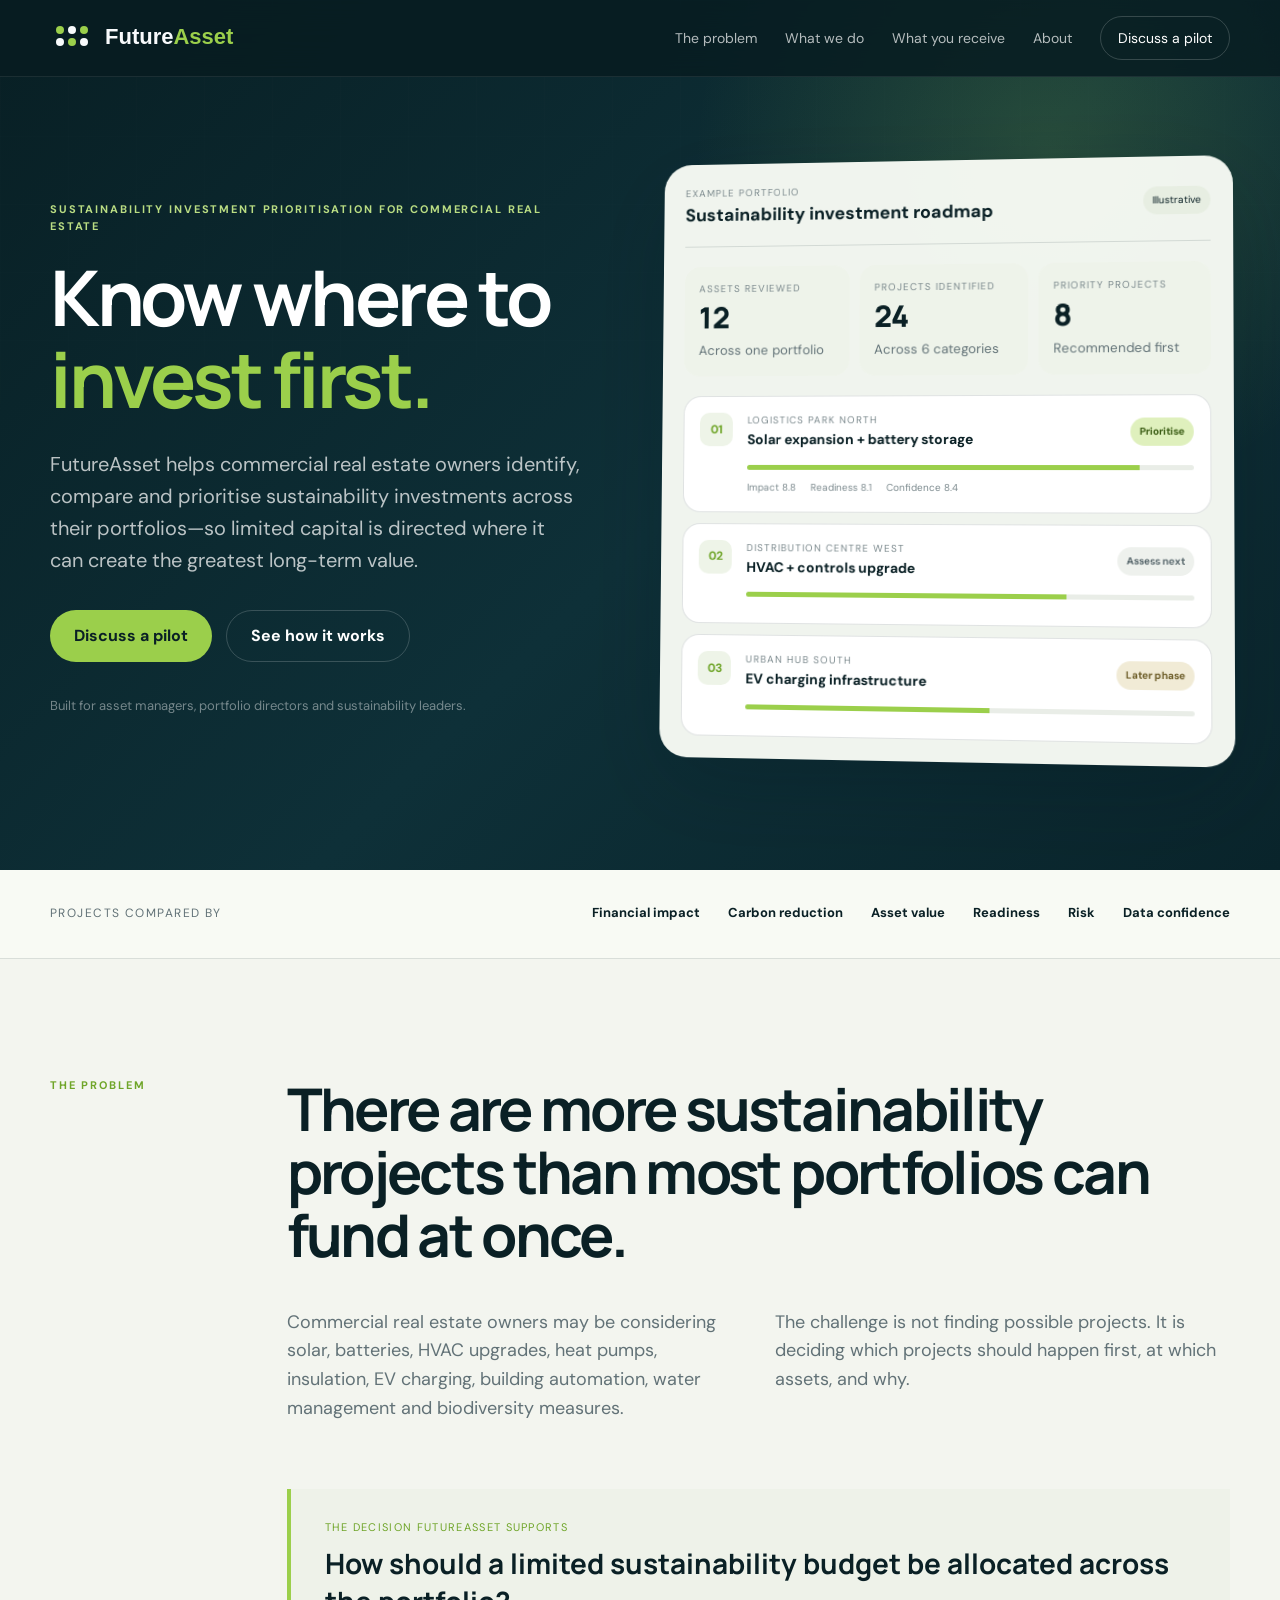
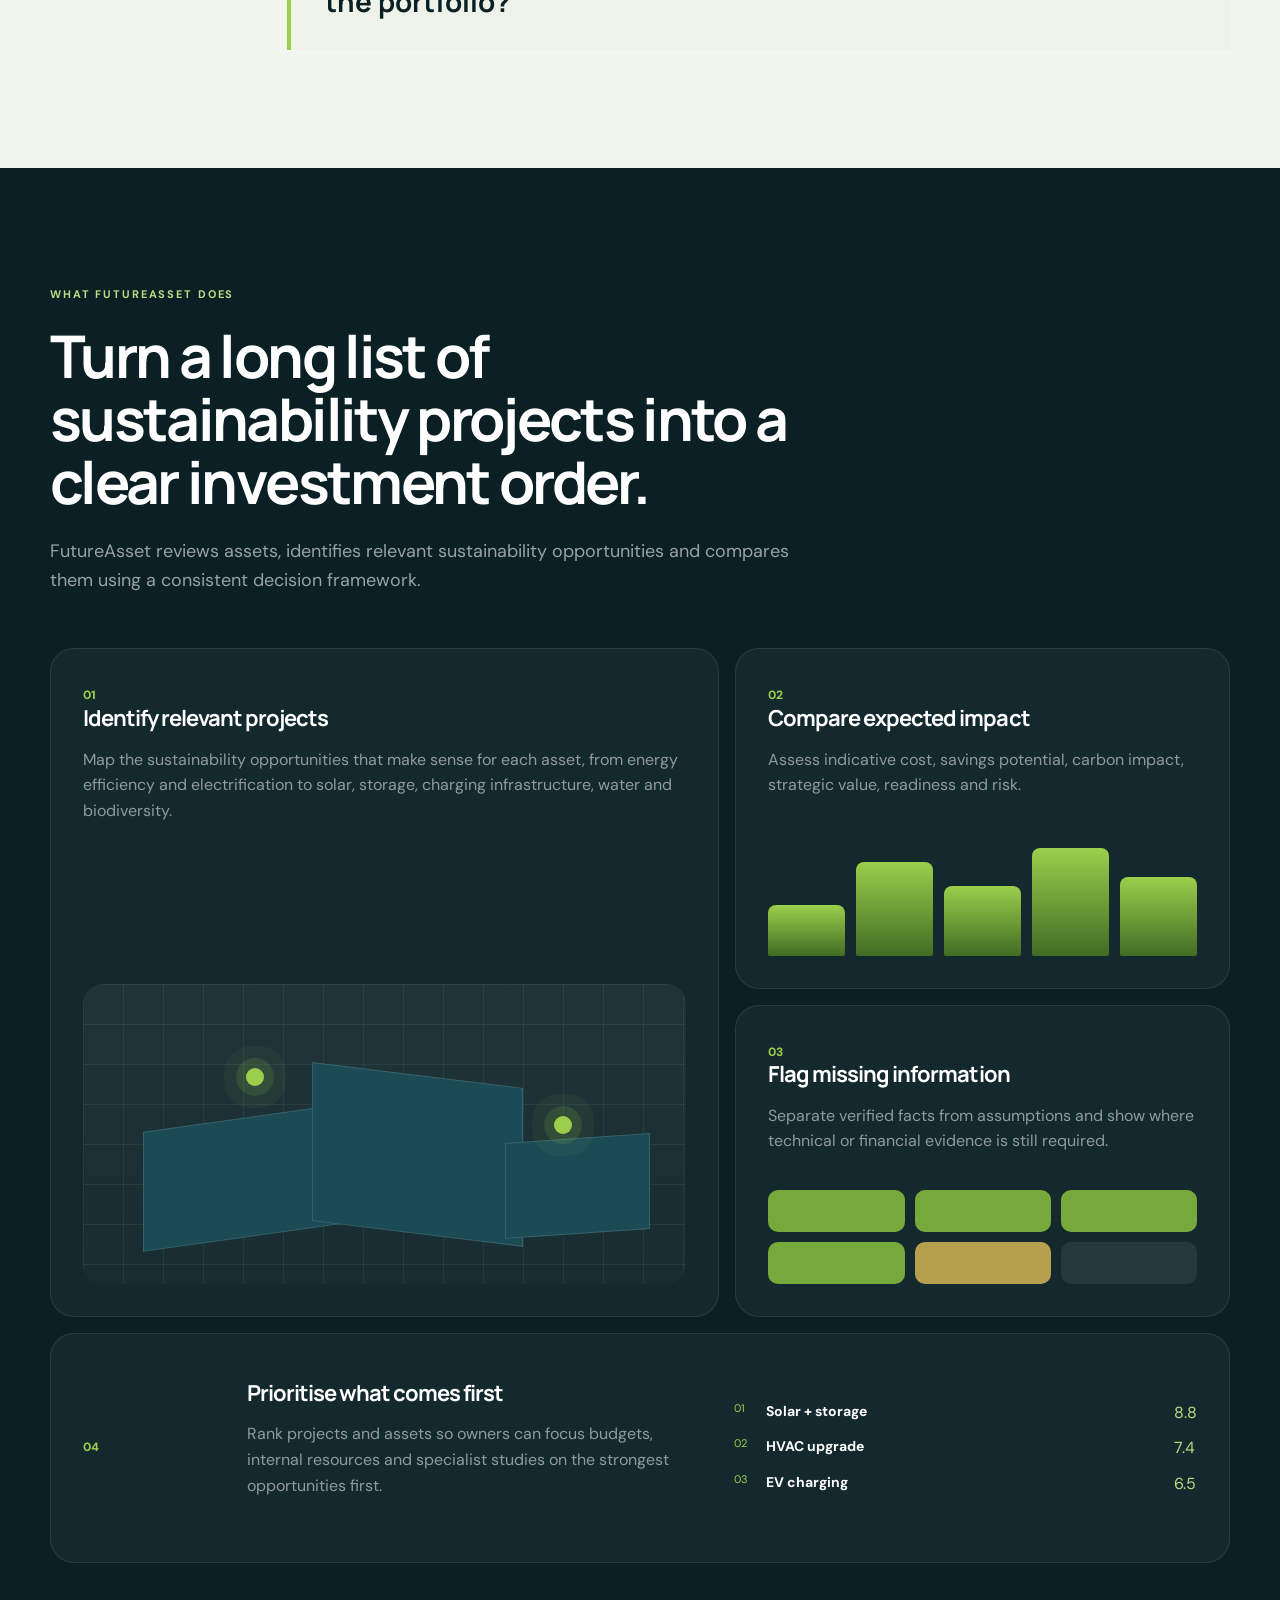
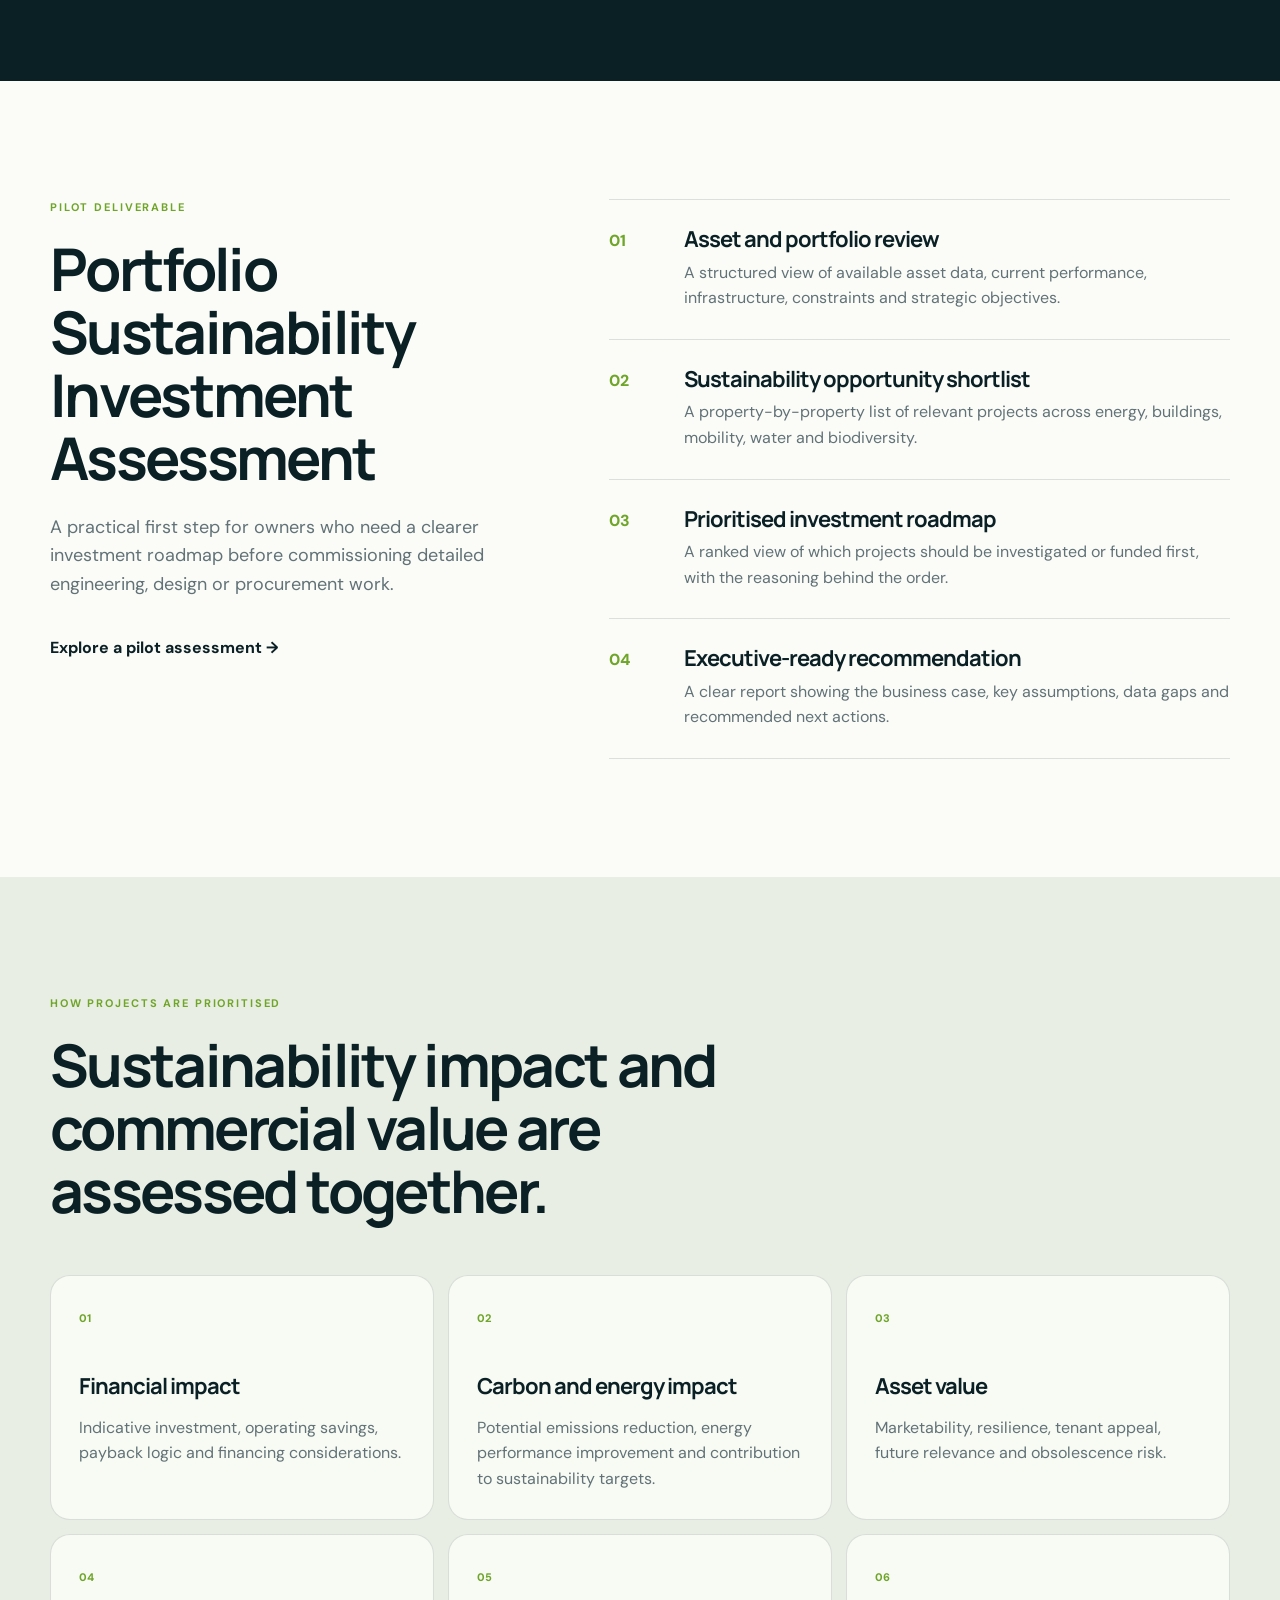
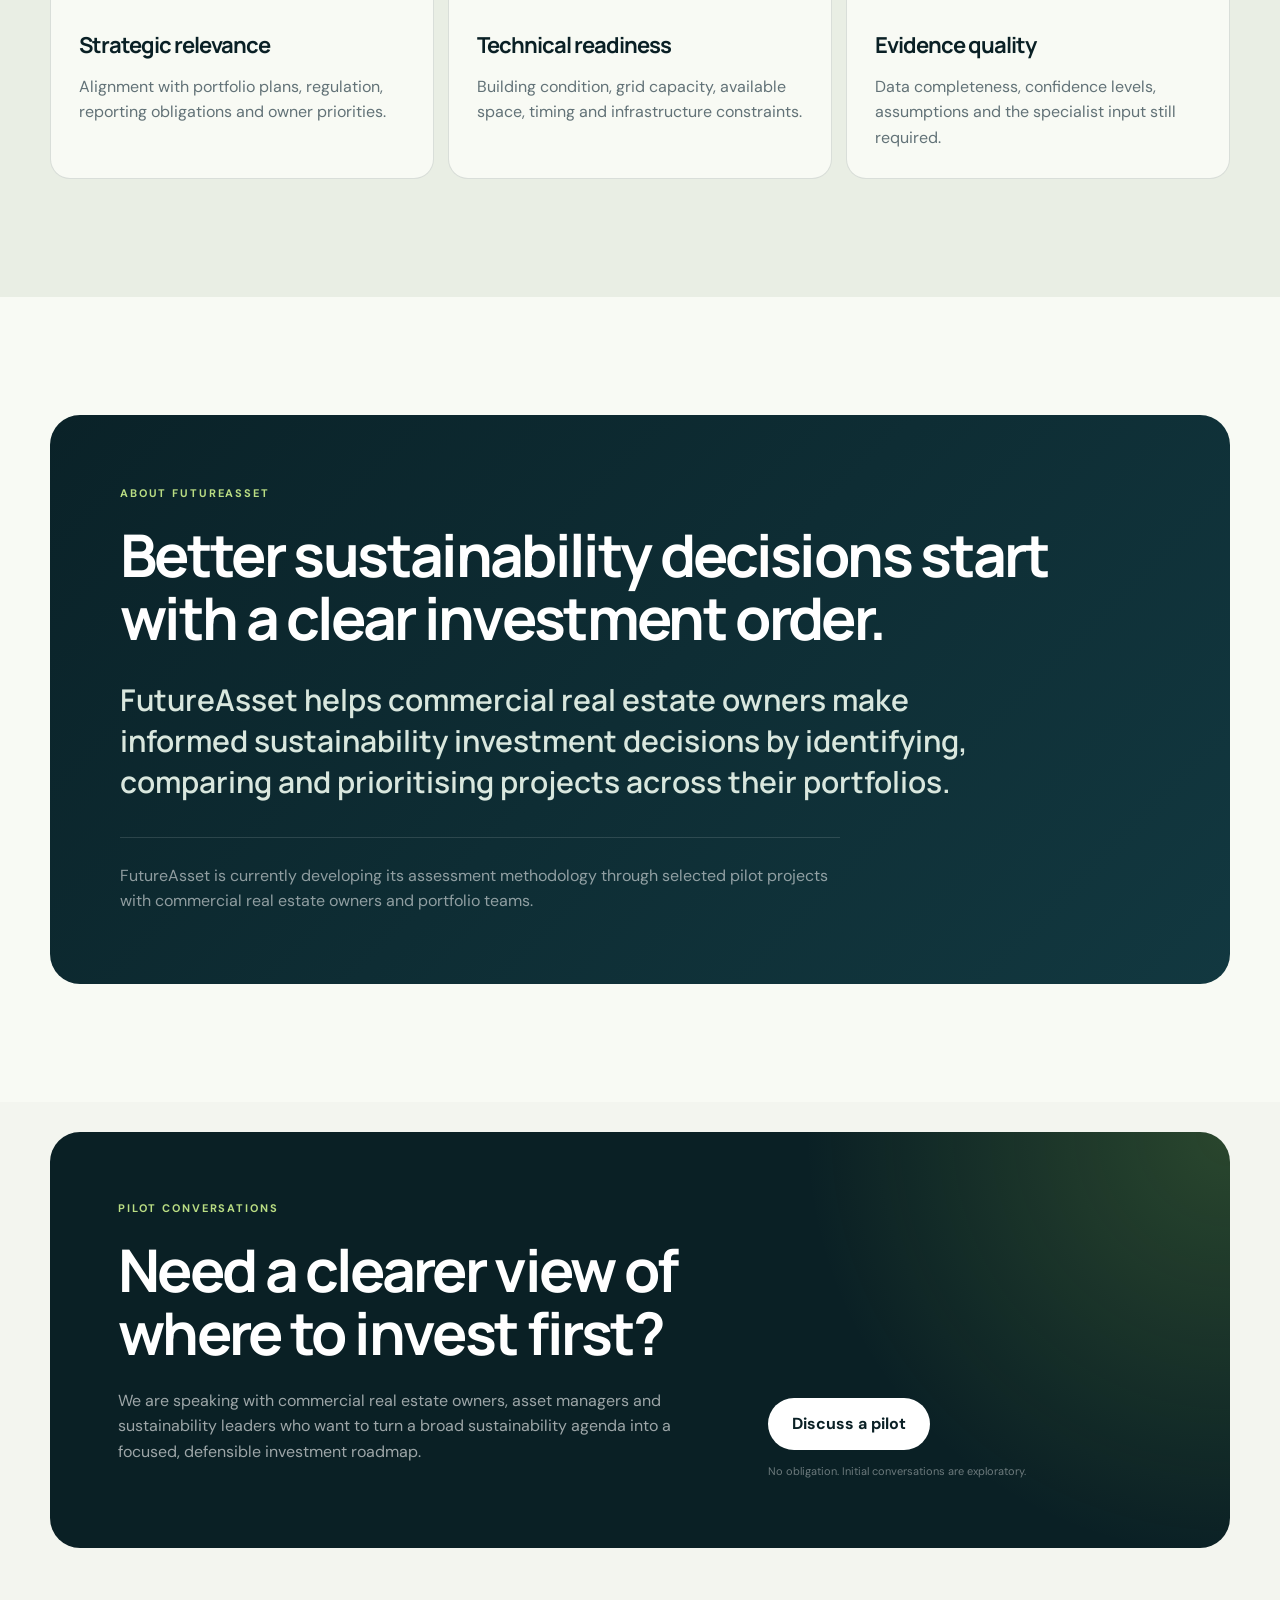
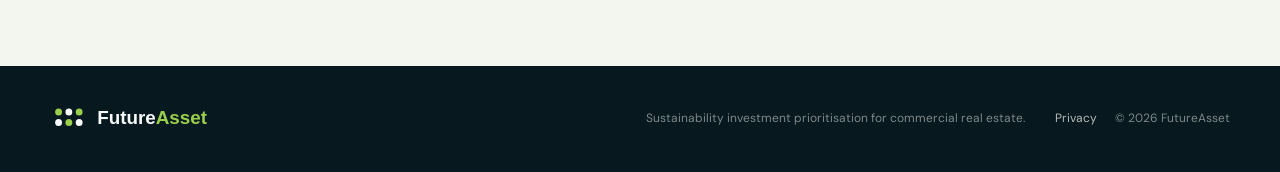
==== commit e800bac8: "Rename index-clearer.html to index.html" ====
--- a/index.html
+++ b/index.html
@@ -3,8 +3,8 @@
 <head>
   <meta charset="utf-8">
   <meta name="viewport" content="width=device-width,initial-scale=1">
-  <meta name="description" content="FutureAsset helps commercial real estate owners prioritise sustainability and infrastructure investments across their portfolios.">
-  <title>FutureAsset — Better decisions. Stronger assets.</title>
+  <meta name="description" content="FutureAsset helps commercial real estate owners identify, compare and prioritise sustainability investments across their property portfolios.">
+  <title>FutureAsset — Know where to invest first.</title>
   <link rel="icon" href="favicon.svg" type="image/svg+xml">
   <link rel="preconnect" href="https://fonts.googleapis.com">
   <link rel="preconnect" href="https://fonts.gstatic.com" crossorigin>
@@ -16,18 +16,18 @@
   <div class="container nav">
     <a href="#top" class="brand"><img src="/logo-dark.svg" alt="FutureAsset"></a>
     <nav class="desktop-nav">
-      <a href="#why">Why now</a>
-      <a href="#platform">Platform</a>
-      <a href="#assessment">Assessment</a>
+      <a href="#why">The problem</a>
+      <a href="#platform">What we do</a>
+      <a href="#assessment">What you receive</a>
       <a href="#about">About</a>
       <a class="nav-cta" href="#contact">Discuss a pilot</a>
     </nav>
     <button class="menu-toggle" aria-expanded="false" aria-label="Open menu">Menu</button>
   </div>
   <nav class="mobile-nav">
-    <a href="#why">Why now</a>
-    <a href="#platform">Platform</a>
-    <a href="#assessment">Assessment</a>
+    <a href="#why">The problem</a>
+    <a href="#platform">What we do</a>
+    <a href="#assessment">What you receive</a>
     <a href="#about">About</a>
     <a href="#contact">Discuss a pilot</a>
   </nav>
@@ -38,30 +38,30 @@
   <div class="hero-grid"></div>
   <div class="container hero-layout">
     <div class="hero-copy">
-      <div class="eyebrow">Portfolio investment intelligence</div>
-      <h1>Better decisions.<br><span>Stronger assets.</span></h1>
-      <p>FutureAsset helps commercial real estate owners compare opportunities, expose data gaps and prioritise the investments that create the most long-term value.</p>
+      <div class="eyebrow">Sustainability investment prioritisation for commercial real estate</div>
+      <h1>Know where to<br><span>invest first.</span></h1>
+      <p>FutureAsset helps commercial real estate owners identify, compare and prioritise sustainability investments across their portfolios—so limited capital is directed where it can create the greatest long-term value.</p>
       <div class="actions">
         <a class="button primary" href="#contact">Discuss a pilot</a>
-        <a class="button secondary" href="#platform">See the approach</a>
+        <a class="button secondary" href="#platform">See how it works</a>
       </div>
       <div class="audience">Built for asset managers, portfolio directors and sustainability leaders.</div>
     </div>
 
-    <div class="dashboard-shell" aria-label="Concept dashboard">
+    <div class="dashboard-shell" aria-label="Example sustainability investment roadmap">
       <div class="dash-top">
-        <div><span>Portfolio overview</span><strong>Investment priorities</strong></div>
-        <em>Concept</em>
+        <div><span>Example portfolio</span><strong>Sustainability investment roadmap</strong></div>
+        <em>Illustrative</em>
       </div>
       <div class="dash-kpis">
-        <article><span>Assets assessed</span><strong>12</strong><small>Across 3 markets</small></article>
-        <article><span>Priority opportunities</span><strong>8</strong><small>Ready for review</small></article>
-        <article><span>Data confidence</span><strong>74%</strong><small>3 gaps identified</small></article>
+        <article><span>Assets reviewed</span><strong>12</strong><small>Across one portfolio</small></article>
+        <article><span>Projects identified</span><strong>24</strong><small>Across 6 categories</small></article>
+        <article><span>Priority projects</span><strong>8</strong><small>Recommended first</small></article>
       </div>
       <div class="priority-list">
-        <article><div class="rank">01</div><div class="item-main"><div class="item-head"><div><span>Logistics Park North</span><strong>EV charging + grid strategy</strong></div><b>High</b></div><div class="bar"><span style="width:88%"></span></div><div class="meta"><span>Value 8.7</span><span>Readiness 7.9</span><span>Confidence 8.2</span></div></div></article>
-        <article><div class="rank">02</div><div class="item-main"><div class="item-head"><div><span>Distribution Centre West</span><strong>Energy performance upgrade</strong></div><b class="review">Review</b></div><div class="bar"><span style="width:69%"></span></div></div></article>
-        <article><div class="rank">03</div><div class="item-main"><div class="item-head"><div><span>Urban Hub South</span><strong>Solar expansion + storage</strong></div><b class="monitor">Monitor</b></div><div class="bar"><span style="width:54%"></span></div></div></article>
+        <article><div class="rank">01</div><div class="item-main"><div class="item-head"><div><span>Logistics Park North</span><strong>Solar expansion + battery storage</strong></div><b>Prioritise</b></div><div class="bar"><span style="width:88%"></span></div><div class="meta"><span>Impact 8.8</span><span>Readiness 8.1</span><span>Confidence 8.4</span></div></div></article>
+        <article><div class="rank">02</div><div class="item-main"><div class="item-head"><div><span>Distribution Centre West</span><strong>HVAC + controls upgrade</strong></div><b class="review">Assess next</b></div><div class="bar"><span style="width:72%"></span></div></div></article>
+        <article><div class="rank">03</div><div class="item-main"><div class="item-head"><div><span>Urban Hub South</span><strong>EV charging infrastructure</strong></div><b class="monitor">Later phase</b></div><div class="bar"><span style="width:55%"></span></div></div></article>
       </div>
     </div>
   </div>
@@ -69,21 +69,21 @@
 
 <section class="signal-strip">
   <div class="container signal-inner">
-    <span>Decision factors</span>
-    <div><strong>ROI</strong><strong>Tenant demand</strong><strong>Asset value</strong><strong>Readiness</strong><strong>Regulation</strong><strong>Data confidence</strong></div>
+    <span>Projects compared by</span>
+    <div><strong>Financial impact</strong><strong>Carbon reduction</strong><strong>Asset value</strong><strong>Readiness</strong><strong>Risk</strong><strong>Data confidence</strong></div>
   </div>
 </section>
 
 <section class="section" id="why">
   <div class="container split">
-    <div class="section-label">Why now</div>
+    <div class="section-label">The problem</div>
     <div>
-      <h2>Real estate owners do not lack sustainability options. They lack a clear investment order.</h2>
+      <h2>There are more sustainability projects than most portfolios can fund at once.</h2>
       <div class="copy-grid">
-        <p>Portfolios face a growing list of possible investments: solar, batteries, charging infrastructure, energy upgrades, water management, biodiversity and certification improvements.</p>
-        <p>But every asset has different constraints, tenant dynamics, economics and strategic value. A generic checklist cannot answer where capital should go first.</p>
-      </div>
-      <div class="statement"><span>The key question</span><strong>Which assets and opportunities deserve deeper investment — and why?</strong></div>
+        <p>Commercial real estate owners may be considering solar, batteries, HVAC upgrades, heat pumps, insulation, EV charging, building automation, water management and biodiversity measures.</p>
+        <p>The challenge is not finding possible projects. It is deciding which projects should happen first, at which assets, and why.</p>
+      </div>
+      <div class="statement"><span>The decision FutureAsset supports</span><strong>How should a limited sustainability budget be allocated across the portfolio?</strong></div>
     </div>
   </div>
 </section>
@@ -91,15 +91,15 @@
 <section class="section dark-section" id="platform">
   <div class="container">
     <div class="section-heading">
-      <div class="section-label light-label">The platform vision</div>
-      <h2>A decision layer across the portfolio.</h2>
-      <p>FutureAsset combines asset data, opportunity analysis and investment logic into one structured view.</p>
+      <div class="section-label light-label">What FutureAsset does</div>
+      <h2>Turn a long list of sustainability projects into a clear investment order.</h2>
+      <p>FutureAsset reviews assets, identifies relevant sustainability opportunities and compares them using a consistent decision framework.</p>
     </div>
     <div class="feature-grid">
-      <article class="feature large"><span>01</span><h3>Asset opportunity mapping</h3><p>Identify the sustainability, energy and infrastructure opportunities that are relevant for each asset.</p><div class="map-visual"><i class="b1"></i><i class="b2"></i><i class="b3"></i><i class="pulse p1"></i><i class="pulse p2"></i></div></article>
-      <article class="feature"><span>02</span><h3>Investment comparison</h3><p>Compare indicative cost, ROI logic, strategic value, readiness and risk.</p><div class="bars"><i style="height:42%"></i><i style="height:78%"></i><i style="height:58%"></i><i style="height:90%"></i><i style="height:66%"></i></div></article>
-      <article class="feature"><span>03</span><h3>Data confidence</h3><p>Separate known facts, assumptions and missing evidence before costly decisions are made.</p><div class="confidence"><i></i><i></i><i></i><i></i><i class="warn"></i><i class="empty"></i></div></article>
-      <article class="feature wide"><span>04</span><div><h3>Portfolio prioritisation</h3><p>Rank the projects and assets that deserve attention first, based on the owner’s strategy and constraints.</p></div><div class="ranking"><span>01</span><b>Asset North</b><em>8.8</em><span>02</span><b>Asset West</b><em>7.2</em><span>03</span><b>Asset South</b><em>6.4</em></div></article>
+      <article class="feature large"><span>01</span><h3>Identify relevant projects</h3><p>Map the sustainability opportunities that make sense for each asset, from energy efficiency and electrification to solar, storage, charging infrastructure, water and biodiversity.</p><div class="map-visual"><i class="b1"></i><i class="b2"></i><i class="b3"></i><i class="pulse p1"></i><i class="pulse p2"></i></div></article>
+      <article class="feature"><span>02</span><h3>Compare expected impact</h3><p>Assess indicative cost, savings potential, carbon impact, strategic value, readiness and risk.</p><div class="bars"><i style="height:42%"></i><i style="height:78%"></i><i style="height:58%"></i><i style="height:90%"></i><i style="height:66%"></i></div></article>
+      <article class="feature"><span>03</span><h3>Flag missing information</h3><p>Separate verified facts from assumptions and show where technical or financial evidence is still required.</p><div class="confidence"><i></i><i></i><i></i><i></i><i class="warn"></i><i class="empty"></i></div></article>
+      <article class="feature wide"><span>04</span><div><h3>Prioritise what comes first</h3><p>Rank projects and assets so owners can focus budgets, internal resources and specialist studies on the strongest opportunities first.</p></div><div class="ranking"><span>01</span><b>Solar + storage</b><em>8.8</em><span>02</span><b>HVAC upgrade</b><em>7.4</em><span>03</span><b>EV charging</b><em>6.5</em></div></article>
     </div>
   </div>
 </section>
@@ -107,16 +107,16 @@
 <section class="section assessment" id="assessment">
   <div class="container assessment-layout">
     <div>
-      <div class="section-label">Initial offer</div>
-      <h2>Strategic Future Asset Opportunity Assessment</h2>
-      <p class="lead">A focused first step for owners who want clearer investment direction before commissioning detailed engineering work.</p>
+      <div class="section-label">Pilot deliverable</div>
+      <h2>Portfolio Sustainability Investment Assessment</h2>
+      <p class="lead">A practical first step for owners who need a clearer investment roadmap before commissioning detailed engineering, design or procurement work.</p>
       <a class="text-link" href="#contact">Explore a pilot assessment →</a>
     </div>
     <div class="assessment-list">
-      <article><span>01</span><div><h3>Current asset view</h3><p>Public and client-provided data, current performance, infrastructure and known constraints.</p></div></article>
-      <article><span>02</span><div><h3>Opportunity shortlist</h3><p>Relevant options across energy, mobility, water, biodiversity and building performance.</p></div></article>
-      <article><span>03</span><div><h3>Priority logic</h3><p>Indicative investment, value, readiness, risk, reporting relevance and data confidence.</p></div></article>
-      <article><span>04</span><div><h3>Next-step roadmap</h3><p>Which data, partners and specialist studies are required before an investment decision.</p></div></article>
+      <article><span>01</span><div><h3>Asset and portfolio review</h3><p>A structured view of available asset data, current performance, infrastructure, constraints and strategic objectives.</p></div></article>
+      <article><span>02</span><div><h3>Sustainability opportunity shortlist</h3><p>A property-by-property list of relevant projects across energy, buildings, mobility, water and biodiversity.</p></div></article>
+      <article><span>03</span><div><h3>Prioritised investment roadmap</h3><p>A ranked view of which projects should be investigated or funded first, with the reasoning behind the order.</p></div></article>
+      <article><span>04</span><div><h3>Executive-ready recommendation</h3><p>A clear report showing the business case, key assumptions, data gaps and recommended next actions.</p></div></article>
     </div>
   </div>
 </section>
@@ -124,16 +124,16 @@
 <section class="section factors">
   <div class="container">
     <div class="section-heading dark-heading">
-      <div class="section-label">What gets assessed</div>
-      <h2>Commercial value, not sustainability in isolation.</h2>
+      <div class="section-label">How projects are prioritised</div>
+      <h2>Sustainability impact and commercial value are assessed together.</h2>
     </div>
     <div class="factor-grid">
-      <article><span>01</span><h3>Financial return</h3><p>Investment range, operating savings, payback logic and financing considerations.</p></article>
-      <article><span>02</span><h3>Tenant relevance</h3><p>Occupier demand, retention, lease structure and operational needs.</p></article>
-      <article><span>03</span><h3>Asset value</h3><p>Marketability, resilience, future relevance and obsolescence risk.</p></article>
-      <article><span>04</span><h3>Sustainability value</h3><p>Energy performance, emissions, certifications and reporting relevance.</p></article>
-      <article><span>05</span><h3>Technical readiness</h3><p>Space, grid capacity, building condition and infrastructure constraints.</p></article>
-      <article><span>06</span><h3>Evidence quality</h3><p>Data completeness, confidence, assumptions and missing specialist input.</p></article>
+      <article><span>01</span><h3>Financial impact</h3><p>Indicative investment, operating savings, payback logic and financing considerations.</p></article>
+      <article><span>02</span><h3>Carbon and energy impact</h3><p>Potential emissions reduction, energy performance improvement and contribution to sustainability targets.</p></article>
+      <article><span>03</span><h3>Asset value</h3><p>Marketability, resilience, tenant appeal, future relevance and obsolescence risk.</p></article>
+      <article><span>04</span><h3>Strategic relevance</h3><p>Alignment with portfolio plans, regulation, reporting obligations and owner priorities.</p></article>
+      <article><span>05</span><h3>Technical readiness</h3><p>Building condition, grid capacity, available space, timing and infrastructure constraints.</p></article>
+      <article><span>06</span><h3>Evidence quality</h3><p>Data completeness, confidence levels, assumptions and the specialist input still required.</p></article>
     </div>
   </div>
 </section>
@@ -141,9 +141,9 @@
 <section class="section about" id="about">
   <div class="container about-card">
     <div class="section-label light-label">About FutureAsset</div>
-    <h2>Built around one simple idea:</h2>
-    <p>Sustainable real estate investment becomes more valuable when owners can see the full decision — not just the technology.</p>
-    <div class="about-note">FutureAsset is currently developing its first assessment methodology and pilot projects for commercial real estate portfolios.</div>
+    <h2>Better sustainability decisions start with a clear investment order.</h2>
+    <p>FutureAsset helps commercial real estate owners make informed sustainability investment decisions by identifying, comparing and prioritising projects across their portfolios.</p>
+    <div class="about-note">FutureAsset is currently developing its assessment methodology through selected pilot projects with commercial real estate owners and portfolio teams.</div>
   </div>
 </section>
 
@@ -151,132 +151,52 @@
   <div class="container contact-card">
     <div>
       <div class="section-label light-label">Pilot conversations</div>
-
-      <h2>Help shape a smarter way to prioritise real estate investment.</h2>
-
-      <p>
-        We are speaking with asset managers, portfolio leaders and
-        sustainability professionals who want a clearer view of where value
-        may be hidden across their assets.
-      </p>
-    </div>
-
+      <h2>Need a clearer view of where to invest first?</h2>
+      <p>We are speaking with commercial real estate owners, asset managers and sustainability leaders who want to turn a broad sustainability agenda into a focused, defensible investment roadmap.</p>
+    </div>
     <div class="contact-actions">
-      <button
-        class="button light-button js-open-pilot"
-        type="button"
-      >
-        Discuss a pilot
-      </button>
-
+      <button class="button light-button js-open-pilot" type="button">Discuss a pilot</button>
       <span>No obligation. Initial conversations are exploratory.</span>
     </div>
   </div>
 </section>
-  <dialog class="pilot-dialog" id="pilot-dialog">
+
+<dialog class="pilot-dialog" id="pilot-dialog">
   <div class="pilot-modal">
-    <button
-      class="modal-close"
-      type="button"
-      aria-label="Close contact form"
-    >
-      ×
-    </button>
-
+    <button class="modal-close" type="button" aria-label="Close contact form">×</button>
     <div class="modal-intro">
       <div class="section-label">Pilot conversation</div>
-
       <h2>Tell us about your portfolio or asset.</h2>
-
-      <p>
-        Share a few details below. FutureAsset will respond directly to
-        discuss whether a pilot assessment could be useful.
-      </p>
-    </div>
-
-    <form
-      class="pilot-form"
-      action="https://formsubmit.co/rachel.hintzen@futureasset.nl"
-      method="POST"
-    >
-      <input
-        type="hidden"
-        name="_subject"
-        value="New FutureAsset pilot enquiry"
-      >
-
-      <input
-        type="hidden"
-        name="_template"
-        value="table"
-      >
-
-      <input
-        type="hidden"
-        name="_captcha"
-        value="false"
-      >
-
-      <input
-        type="text"
-        name="_honey"
-        class="form-honeypot"
-        tabindex="-1"
-        autocomplete="off"
-      >
+      <p>Share a few details below. FutureAsset will respond directly to discuss whether a pilot sustainability investment assessment could be useful.</p>
+    </div>
+
+    <form class="pilot-form" action="https://formsubmit.co/rachel.hintzen@futureasset.nl" method="POST">
+      <input type="hidden" name="_subject" value="New FutureAsset pilot enquiry">
+      <input type="hidden" name="_template" value="table">
+      <input type="hidden" name="_captcha" value="false">
+      <input type="text" name="_honey" class="form-honeypot" tabindex="-1" autocomplete="off">
 
       <div class="form-grid">
         <div class="form-field">
           <label for="pilot-name">Name *</label>
-
-          <input
-            id="pilot-name"
-            name="Name"
-            type="text"
-            autocomplete="name"
-            required
-          >
-        </div>
-
+          <input id="pilot-name" name="Name" type="text" autocomplete="name" required>
+        </div>
         <div class="form-field">
           <label for="pilot-company">Company *</label>
-
-          <input
-            id="pilot-company"
-            name="Company"
-            type="text"
-            autocomplete="organization"
-            required
-          >
-        </div>
-
+          <input id="pilot-company" name="Company" type="text" autocomplete="organization" required>
+        </div>
         <div class="form-field">
           <label for="pilot-title">Job title</label>
-
-          <input
-            id="pilot-title"
-            name="Job title"
-            type="text"
-            autocomplete="organization-title"
-          >
-        </div>
-
+          <input id="pilot-title" name="Job title" type="text" autocomplete="organization-title">
+        </div>
         <div class="form-field">
           <label for="pilot-email">Business email *</label>
-
-          <input
-            id="pilot-email"
-            name="Email"
-            type="email"
-            autocomplete="email"
-            required
-          >
+          <input id="pilot-email" name="Email" type="email" autocomplete="email" required>
         </div>
       </div>
 
       <div class="form-field">
         <label for="pilot-portfolio">Portfolio or asset type</label>
-
         <select id="pilot-portfolio" name="Portfolio or asset type">
           <option value="">Select an option</option>
           <option>Logistics and industrial</option>
@@ -289,40 +209,17 @@
       </div>
 
       <div class="form-field">
-        <label for="pilot-message">
-          What would you like to assess? *
-        </label>
-
-        <textarea
-          id="pilot-message"
-          name="Message"
-          rows="5"
-          placeholder="For example: investment prioritisation, solar, batteries, charging infrastructure, energy performance or portfolio-wide opportunities."
-          required
-        ></textarea>
+        <label for="pilot-message">What would you like to assess? *</label>
+        <textarea id="pilot-message" name="Message" rows="5" placeholder="For example: how to prioritise solar, batteries, HVAC upgrades, EV charging, insulation or other sustainability projects across the portfolio." required></textarea>
       </div>
 
       <label class="privacy-check">
-        <input
-          type="checkbox"
-          name="Privacy consent"
-          value="Accepted"
-          required
-        >
-
-        <span>
-          I agree that FutureAsset may use this information to respond to my
-          enquiry. *
-        </span>
+        <input type="checkbox" name="Privacy consent" value="Accepted" required>
+        <span>I agree that FutureAsset may use this information to respond to my enquiry. Please see the <a href="/privacy.html" target="_blank" rel="noopener">privacy statement</a>. *</span>
       </label>
 
-      <button class="button primary form-submit" type="submit">
-        Submit pilot enquiry
-      </button>
-
-      <p class="form-note">
-        Your information will only be used to respond to this enquiry.
-      </p>
+      <button class="button primary form-submit" type="submit">Submit pilot enquiry</button>
+      <p class="form-note">Your information will only be used to respond to this enquiry.</p>
     </form>
   </div>
 </dialog>
@@ -331,11 +228,7 @@
 <footer>
   <div class="container footer">
     <img src="logo-dark.svg" alt="FutureAsset">
-
-    <p>
-      Portfolio investment intelligence for commercial real estate.
-    </p>
-
+    <p>Sustainability investment prioritisation for commercial real estate.</p>
     <div class="footer-legal">
       <a href="/privacy.html">Privacy</a>
       <p>© <span id="year"></span> FutureAsset</p>
